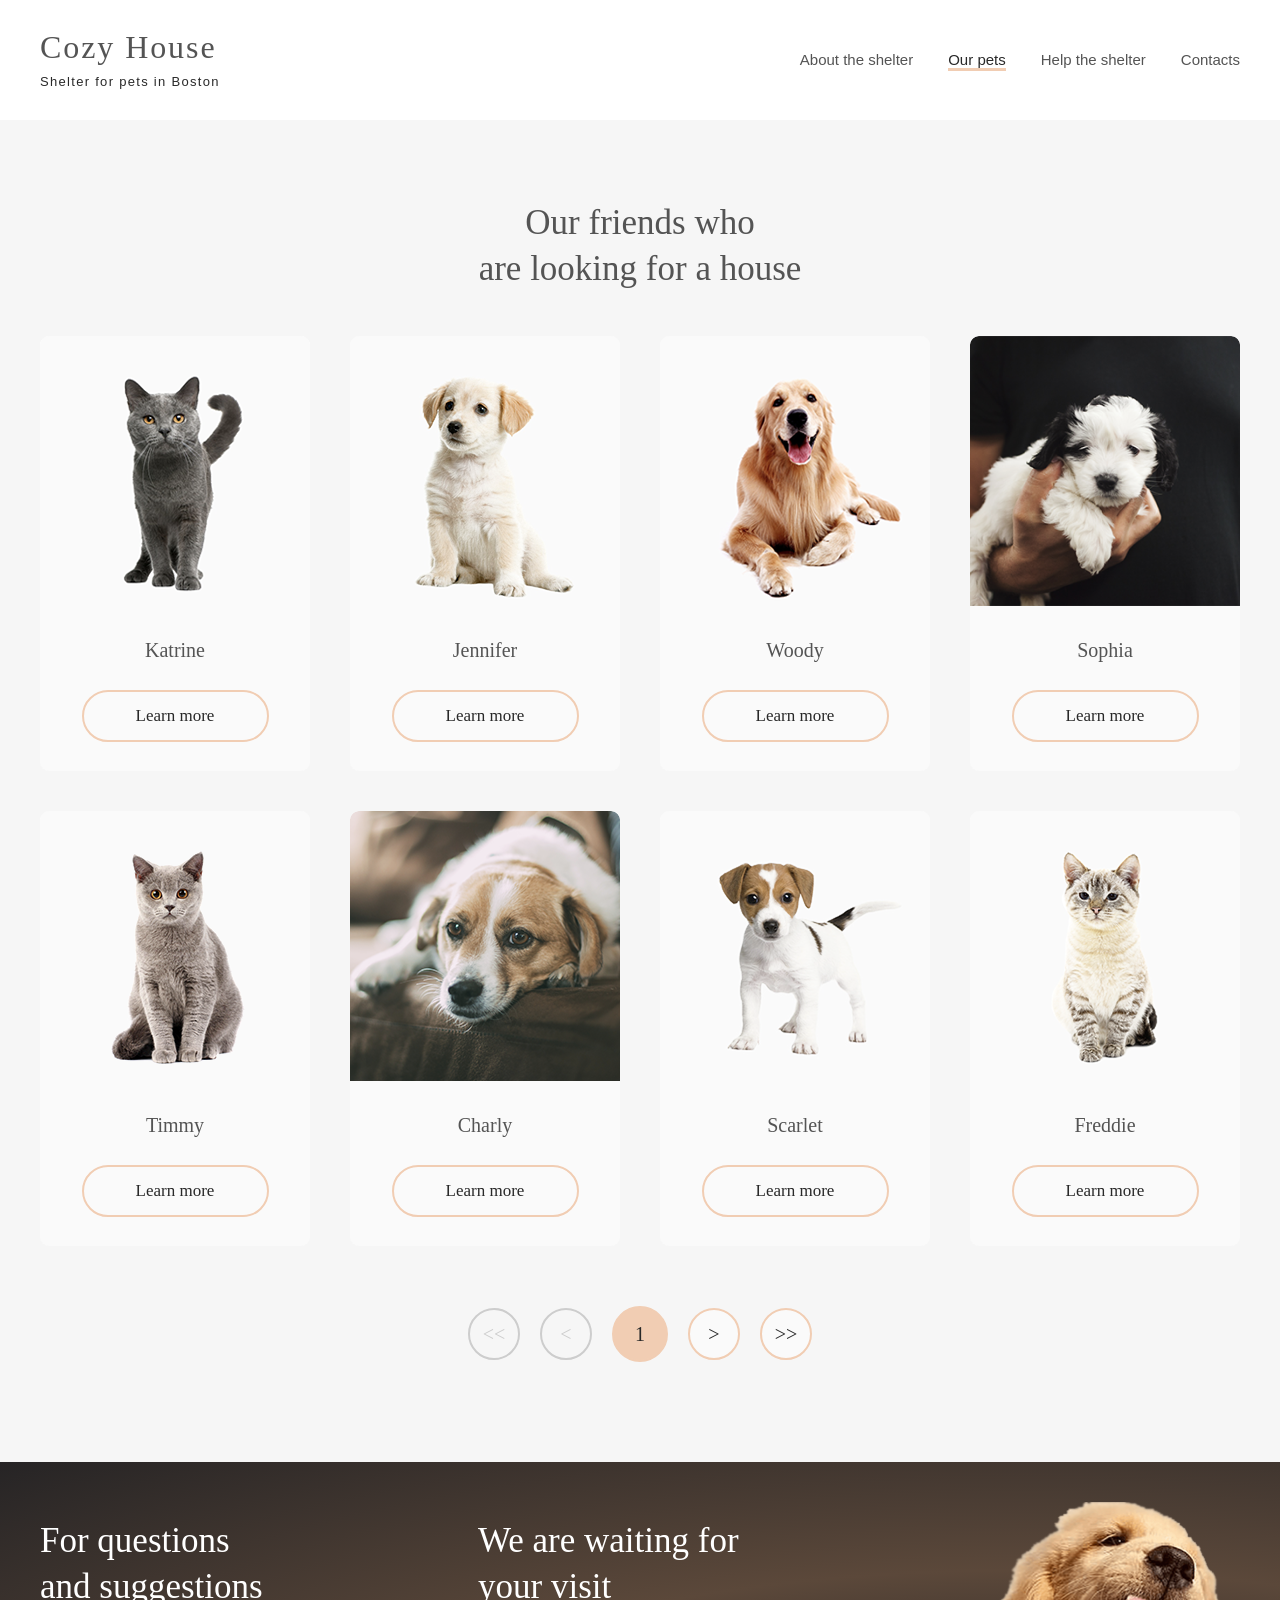
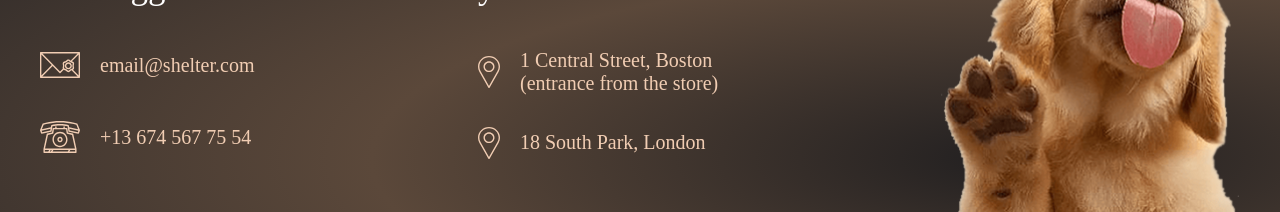
==== shelter/our-pets.html @ 45d83c87 "feat: add Our Pets page with grid (4 columns), pagination, and light header theme" ====
<!doctype html>
<html lang="ru">
  <head>
    <meta charset="UTF-8" />
    <meta name="viewport" content="width=device-width, initial-scale=1.0" />
    <title>Shelter - Our Pets</title>
    <link rel="stylesheet" href="css/reset.css" />
    <link rel="stylesheet" href="css/style.css" />
    <link rel="stylesheet" href="css/our-pets.css" />
    <link rel="stylesheet" href="css/footer.css" />
    <link rel="stylesheet" href="css/modal.css" />
  </head>
  <body>
    <div class="main-container">
      <div class="our-pets-header">
        <header class="header">
          <div class="logo">
            <a href="#" class="logo-link">
              <p class="title">Cozy House</p>
              <p class="subtitle">Shelter for pets in Boston</p>
            </a>
          </div>
          <nav class="menu">
            <ul>
              <li><a href="index.html">About the shelter</a></li>
              <li><a href="our-pets.html" class="active">Our pets</a></li>
              <li><a href="#">Help the shelter</a></li>
              <li><a href="#contacts">Contacts</a></li>
            </ul>
          </nav>
        </header>
      </div>

      <div class="our-pets-content">
        <h3>
          Our friends who <br />
          are looking for a house
        </h3>
        
        <div class="pets-grid" id="petsGrid">
        </div>

        <div class="pagination">
          <button class="pag-btn" id="firstPageBtn" disabled>&lt;&lt;</button>
          <button class="pag-btn" id="prevPageBtn" disabled>&lt;</button>
          <span class="page-number" id="pageNumber">1</span>
          <button class="pag-btn" id="nextPageBtn">&gt;</button>
          <button class="pag-btn" id="lastPageBtn">&gt;&gt;</button>
        </div>
      </div>

      <footer class="footer" id="contacts">
        <div class="footer-content">
          <div class="contacts">
            <h3>For questions <br> and suggestions</h3>
            <div class="mail">
              <a href="mailto:email@shelter.com" class="contact-link">
                <img src="images/icon-email.svg" alt="mail-iconofy" />
                <h4>email@shelter.com</h4>
              </a>
            </div>
            <div class="phone">
              <a href="tel:+136745677554" class="contact-link">
                <img src="images/icon-phone.svg" alt="phone-iconofy" />
                <h4>+13 674 567 75 54</h4>
              </a>
            </div>
          </div>
          <div class="locations">
            <h3>We are waiting for your visit</h3>
            <div class="boston">
              <a href="https://maps.google.com/?q=1+Central+Street+Boston" target="_blank" class="location-link">
                <img src="images/icon-marker.svg" alt="icon-maker" />
                <h4>1 Central Street, Boston (entrance from the store)</h4>
              </a>
            </div>
            <div class="london">
              <a href="https://maps.google.com/?q=18+South+Park+London" target="_blank" class="location-link">
                <img src="images/icon-marker.svg" alt="icon-maker" />
                <h4>18 South Park, London</h4>
              </a>
            </div>
          </div>
          <img class="footer-puppy" src="images/footer-puppy.png" alt="puppy" />
        </div>
      </footer>
    </div>

    <div id="modal" class="modal">
      <div class="modal-window" style="width: 900px; height: 500px">
        <button class="modal-close-btn">
          <img src="images/close.png" alt="Close" />
        </button>
        <div class="modal-content">
          <div class="modal-body">
            <img id="modalImg" class="modal-img" src="" alt="pet" />
            <div class="modal-info">
              <h3 id="modalName"></h3>
              <h4 id="modalSubtitle">
                <strong id="modalType"></strong> - <span id="modalBreed"></span>
              </h4>
              <h5 class="modal-description" id="modalDescription"></h5>
              <ul class="modal-details" id="modalDetails">
                <li class="list-item">
                  <h5><strong>Age:</strong> <span id="modalAge"></span></h5>
                </li>
                <li class="list-item">
                  <h5><strong>Inoculations:</strong> <span id="modalVaccinations"></span></h5>
                </li>
                <li class="list-item">
                  <h5><strong>Diseases:</strong> <span id="modalDiseases"></span></h5>
                </li>
                <li class="list-item">
                  <h5><strong>Parasites:</strong> <span id="modalParasites"></span></h5>
                </li>
              </ul>
            </div>
          </div>
        </div>
      </div>
    </div>
    
    <script src="our-pets.js"></script>
  </body>
</html>
---- shelter/css/style.css ----
.main-container{
    max-width: 1280px;
    height: auto;
    margin: 0 auto;
    width: 100%;
}

.about{
    max-width: 1280px;
    height: 588px;
    position: static;
    top: 908px;
    background-color: #FFFFFF;
}

.pets{
    max-width: 1280px;
    height: 877px;
    background-color: #F6F6F6;
}

.help{
    max-width: 1280;
    height: 611;
    background-color: #FFFFFF;
}

.donation{
    max-width: 1280px;
    height: 462px;
    background-color: #F6F6F6;
}

.footer {
    max-width: 1280px;
    height: 350px;
    background: linear-gradient(0deg, #211F20, #211F20),
radial-gradient(110.67% 538.64% at 5.73% 50%, #513D2F 0%, #1A1A1C 100%);
    background-size: cover;
    background-position: center;
    background-repeat: no-repeat;
}
---- shelter/css/our-pets.css ----
.our-pets-header {
  background-color: #FFFFFF;
  position: sticky;
  top: 0;
  z-index: 100;
}

.our-pets-header .header {
  display: flex;
  justify-content: space-between;
  align-items: center;
  max-width: 1200px;
  height: 60px;
  margin: 0 auto;
  padding: 30px 40px;
}

.our-pets-header .logo {
    width: 184px;
    height: 60px;
}

.our-pets-header .logo a {
  text-decoration: none;
}

.our-pets-header .logo .title {
  font-family: Georgia, 'Times New Roman', Times, serif;
  font-weight: 400;
  font-size: 32px;
  line-height: 110.00000000000001%;
  letter-spacing: 0.06em;
  color: #545454;
  white-space: nowrap;
  margin-bottom: 10px;
  vertical-align: middle;
}

.our-pets-header .logo .subtitle {
  font-family: Arial, Helvetica, sans-serif;
  font-weight: 400;
  font-size: 13px;
  line-height: 100%;
  letter-spacing: 0.1em;
  color: #292929;
  white-space: nowrap;
  vertical-align: middle;
}

.our-pets-header .menu ul {
  display: flex;
  gap: 35px;
  font-family: Arial, Helvetica, sans-serif;
  font-weight: 400;
  font-size: 15px;
  line-height: 160%;
  margin: 0;
  padding: 0;
}

.our-pets-header .menu ul li {
  list-style: none;
}

.our-pets-header .menu ul li a {
  text-decoration: none;
  color: #545454;
  transition: color 0.3s ease;
}

.our-pets-header .menu ul li:hover a {
  color: #292929;
}

.our-pets-header .menu ul li a.active {
  border-bottom: 3px solid #F1CDB3;
  color: #292929;
}

.our-pets-content {
  max-width: 1200px;
  margin: 0 auto;
  padding: 80px 40px 100px 40px;
  text-align: center;
    background-color: #F6F6F6;
}

.our-pets-content h3 {
  font-family: Georgia;
  font-weight: 400;
  font-size: 35px;
  line-height: 130%;
  letter-spacing: 6%;
  text-align: center;
  vertical-align: middle;
  color: #545454;
  margin: 0 400px 45px 400px;
}

.pets-grid {
  display: grid;
  grid-template-columns: repeat(4, 270px);
  gap: 40px;
  justify-content: center;
  margin-bottom: 60px;
}

.pets-grid .card {
  width: 270px;
  height: 435px;
  border-radius: 9px;
  background: #FAFAFA;
  transition: all 0.3s ease;
  cursor: pointer;
}

.pets-grid .card:hover {
  transform: scale(1.02);
  box-shadow: 0 4px 20px rgba(0, 0, 0, 0.1);
}

.pets-grid .card-img {
  width: 270px;
  height: 270px;
  border-top-left-radius: 9px;
  border-top-right-radius: 9px;
}

.pets-grid .card-caption {
  font-family: Georgia;
  font-weight: 400;
  font-size: 20px;
  line-height: 100%;
  letter-spacing: 6%;
  text-align: center;
  color: #545454;
  margin: 30px 0 0 0;
}

.pets-grid .card-btn {
  width: 187px;
  height: 52px;
  margin: 30px auto 0 auto;
  display: block;
  border-radius: 100px;
  border: 2px solid #F1CDB3;
  background: #FAFAFA;
  font-family: Georgia;
  font-weight: 400;
  font-size: 17px;
  line-height: 130%;
  letter-spacing: 6%;
  color: #292929;
  cursor: pointer;
  transition: background-color 0.3s ease;
}

.pets-grid .card-btn:hover {
  background-color: #F1CDB3;
}

.pagination {
  display: flex;
  justify-content: center;
  align-items: center;
  gap: 20px;
  margin-top: 45px;
}

.pag-btn {
  width: 52px;
  height: 52px;
  border-radius: 100px;
  border: 2px solid #F1CDB3;
  background: #FAFAFA;
  font-family: Georgia;
  font-weight: 400;
  font-size: 20px;
  color: #292929;
  cursor: pointer;
  transition: all 0.3s ease;
  display: flex;
  align-items: center;
  justify-content: center;
}

.pag-btn:hover:not(:disabled) {
  background-color: #F1CDB3;
  transform: scale(1.05);
}

.pag-btn:disabled {
  background-color: #F6F6F6;
  border-color: #CDCDCD;
  color: #CDCDCD;
  cursor: not-allowed;
  opacity: 1;
  transform: none;
}

.page-number {
  width: 52px;
  height: 52px;
  border-radius: 100px;
  border: 2px solid #F1CDB3;
  background: #F1CDB3;
  font-family: Georgia;
  font-weight: 400;
  font-size: 20px;
  letter-spacing: 6%;
  color: #292929;
  display: flex;
  align-items: center;
  justify-content: center;
}

@media (max-width: 1200px) {
  .pets-grid {
    grid-template-columns: repeat(3, 270px);
    gap: 30px;
  }
}
---- shelter/css/footer.css ----
.footer {
  background: radial-gradient(ellipse at 80% 85%, 
    rgb(33, 31, 32) 0%,
    rgb(91, 72, 58) 45%,
    rgb(38, 36, 37) 100%
  );
  background-size: cover;
  background-position: center;
  background-repeat: no-repeat;
  width: 100%;
}

.footer-content {
  max-width: 1200px;
  min-height: 310px;
  padding-top: 40px;
  margin: 0 40px 0 40px;
  display: flex;
  justify-content: space-between;
  gap: 40px;
  box-sizing: border-box;
}

.footer-content .contacts {
  width: 278px;
  flex-shrink: 0;
}

.footer-content .contacts h3 {
  font-family: Georgia, 'Times New Roman', Times, serif;
  font-weight: 400;
  font-size: 35px;
  line-height: 130%;
  letter-spacing: 6%;
  color: #FFFFFF;
  margin: 0 0 40px 0;
  padding-top: 16px;
  white-space: nowrap;
}

.footer-content .contacts .mail,
.footer-content .contacts .phone {
  display: flex;
  align-items: center;
  cursor: pointer;
  margin-bottom: 40px;
}

.footer-content .contacts .mail:last-child,
.footer-content .contacts .phone:last-child {
  margin-bottom: 0;
}

.footer-content .contacts .mail img,
.footer-content .contacts .phone img {
  width: 40px;
  height: 32px;
  object-fit: contain;
}

.footer-content .contacts .mail h4,
.footer-content .contacts .phone h4 {
  font-family: Georgia, 'Times New Roman', Times, serif;
  font-weight: 400;
  font-size: 20px;
  line-height: 115%;
  letter-spacing: 6%;
  color: #F1CDB3;
  margin-left: 20px;
}

.footer-content .locations {
  width: 302px;
  flex-shrink: 0;
}

.footer-content .locations h3 {
  font-family: Georgia, 'Times New Roman', Times, serif;
  font-weight: 400;
  font-size: 35px;
  line-height: 130%;
  letter-spacing: 6%;
  color: #FFFFFF;
  margin: 0 0 40px 0;
  padding-top: 16px;
}

.footer-content .locations .boston,
.footer-content .locations .london {
  display: flex;
  align-items: center;
  cursor: pointer;
  margin-bottom: 32px;
}

.footer-content .locations .boston:last-child,
.footer-content .locations .london:last-child {
  margin-bottom: 0;
}

.footer-content .locations .boston img,
.footer-content .locations .london img {
  width: 22px;
  height: 32px;
  object-fit: contain;
}

.footer-content .locations .boston h4,
.footer-content .locations .london h4 {
  font-family: Georgia, 'Times New Roman', Times, serif;
  font-weight: 400;
  font-size: 20px;
  line-height: 114.99999999999999%;
  letter-spacing: 6%;
  color: #F1CDB3;
  margin-left: 20px;
}

.footer-content .footer-puppy {
  width: 300px;
  height: auto;
  object-fit: contain;
  align-self: flex-end;
}

.contact-link,
.location-link {
  text-decoration: none;
  display: flex;
  align-items: center;
  transition: opacity 0.3s ease;
}

.contact-link:hover,
.location-link:hover {
  opacity: 0.7;
}
---- shelter/css/modal.css ----
.modal {
  display: none;
  position: fixed;
  z-index: 1000;
  left: 0;
  top: 0;
  width: 100%;
  height: 100%;
  background-color: rgba(41, 41, 41, 0.6);
  overflow: auto;
}

.modal-window {
  position: absolute;
  top: 50%;
  left: 50%;
  transform: translate(-50%, -50%);
  width: 900px;
  height: 500px;
  background-color: #FAFAFA;
  border-radius: 9px;
  animation: modalSlideIn 0.3s ease;
  box-shadow: 0 4px 20px rgba(41, 41, 41, 0.3);
}

@keyframes modalSlideIn {
  from {
    transform: translate(-60%, -60%) translateY(-100px);
    opacity: 0;
  }
  to {
    transform: translate(-50%, -50%) translateY(0);
    opacity: 1;
  }
}

.modal-close-btn {
  position: absolute;
  right: -46px;
  top: -46px;
  width: 52px;
  height: 52px;
  border-radius: 100px;
  border: 2px solid #F1CDB3;
  background: rgba(41, 41, 41, 0.05);
  display: flex;
  align-items: center;
  justify-content: center;
  cursor: pointer;
  transition: all 0.3s ease;
  z-index: 1001;
  padding: 0;
}

.modal-close-btn:hover {
  background-color: #F1CDB3;
  transform: scale(1.05);
}

.modal-close-btn img {
  width: 12px;
  height: 12px;
  object-fit: contain;
}

.modal-content {
  width: 100%;
  height: 100%;
}

.modal-body {
  display: flex;
  gap: 29px;
  height: 100%;
  box-sizing: border-box;
}

.modal-img {
  width: 500px;
  height: 500px;
  border-radius: 9px;
  object-fit: cover;
}

.modal-info {
  flex: 1;
  display: flex;
  flex-direction: column;
  width: 100%;
  height: 100%;
  padding: 50px 20px 88px 0;
}

.modal-info h3 {
  font-family: Georgia;
  font-weight: 400;
  font-size: 35px;
  line-height: 130%;
  letter-spacing: 6%;
  color: #000000;
  margin: 0 0 10px 0;
}

.modal-info h4 {
  font-family: Georgia;
  font-weight: 400;
  font-size: 20px;
  line-height: 114.99999999999999%;
  letter-spacing: 6%;
  color: #000000;
  margin: 0 0 40px 0;
  padding: 0;
  width: auto;
  max-width: 100%;
  height: auto;
}

.modal-info h5 strong {
  font-weight: 700;
  color: #000000;
}

.modal-info h5 span {
  font-weight: 400;
  color: #000000;
}

.modal-info .modal-description {
  font-family: Georgia;
  font-weight: 400;
  font-size: 15px;
  line-height: 110.00000000000001%;
  letter-spacing: 6%;
  color: #000000;
  margin: 0 0 40px 0;
  padding: 0;
  width: 350px;
  max-width: 100%;
  height: auto;
}

.modal-info ul {
  list-style: disc;
  padding-left: 10px;
  margin: 0;
  width: 154px;
  height: 102px;
  white-space: nowrap;

}

.modal-info .list-item {
  margin-bottom: 10px;
  padding: 0;
}

.modal-info .list-item::marker {
  color: #F1CDB3;
}

.modal-info .list-item h5 {
  font-family: Georgia;
  font-weight: 400;
  font-size: 15px;
  letter-spacing: 6%;
  color: #000000;
  margin: 0;
  padding: 0;
  display: inline;
  width: auto;
}

.modal-info .list-item h5 strong {
  font-weight: 700;
  color: #000000;
}

.modal-info .list-item h5 span {
  font-weight: 400;
  color: #000000;
}
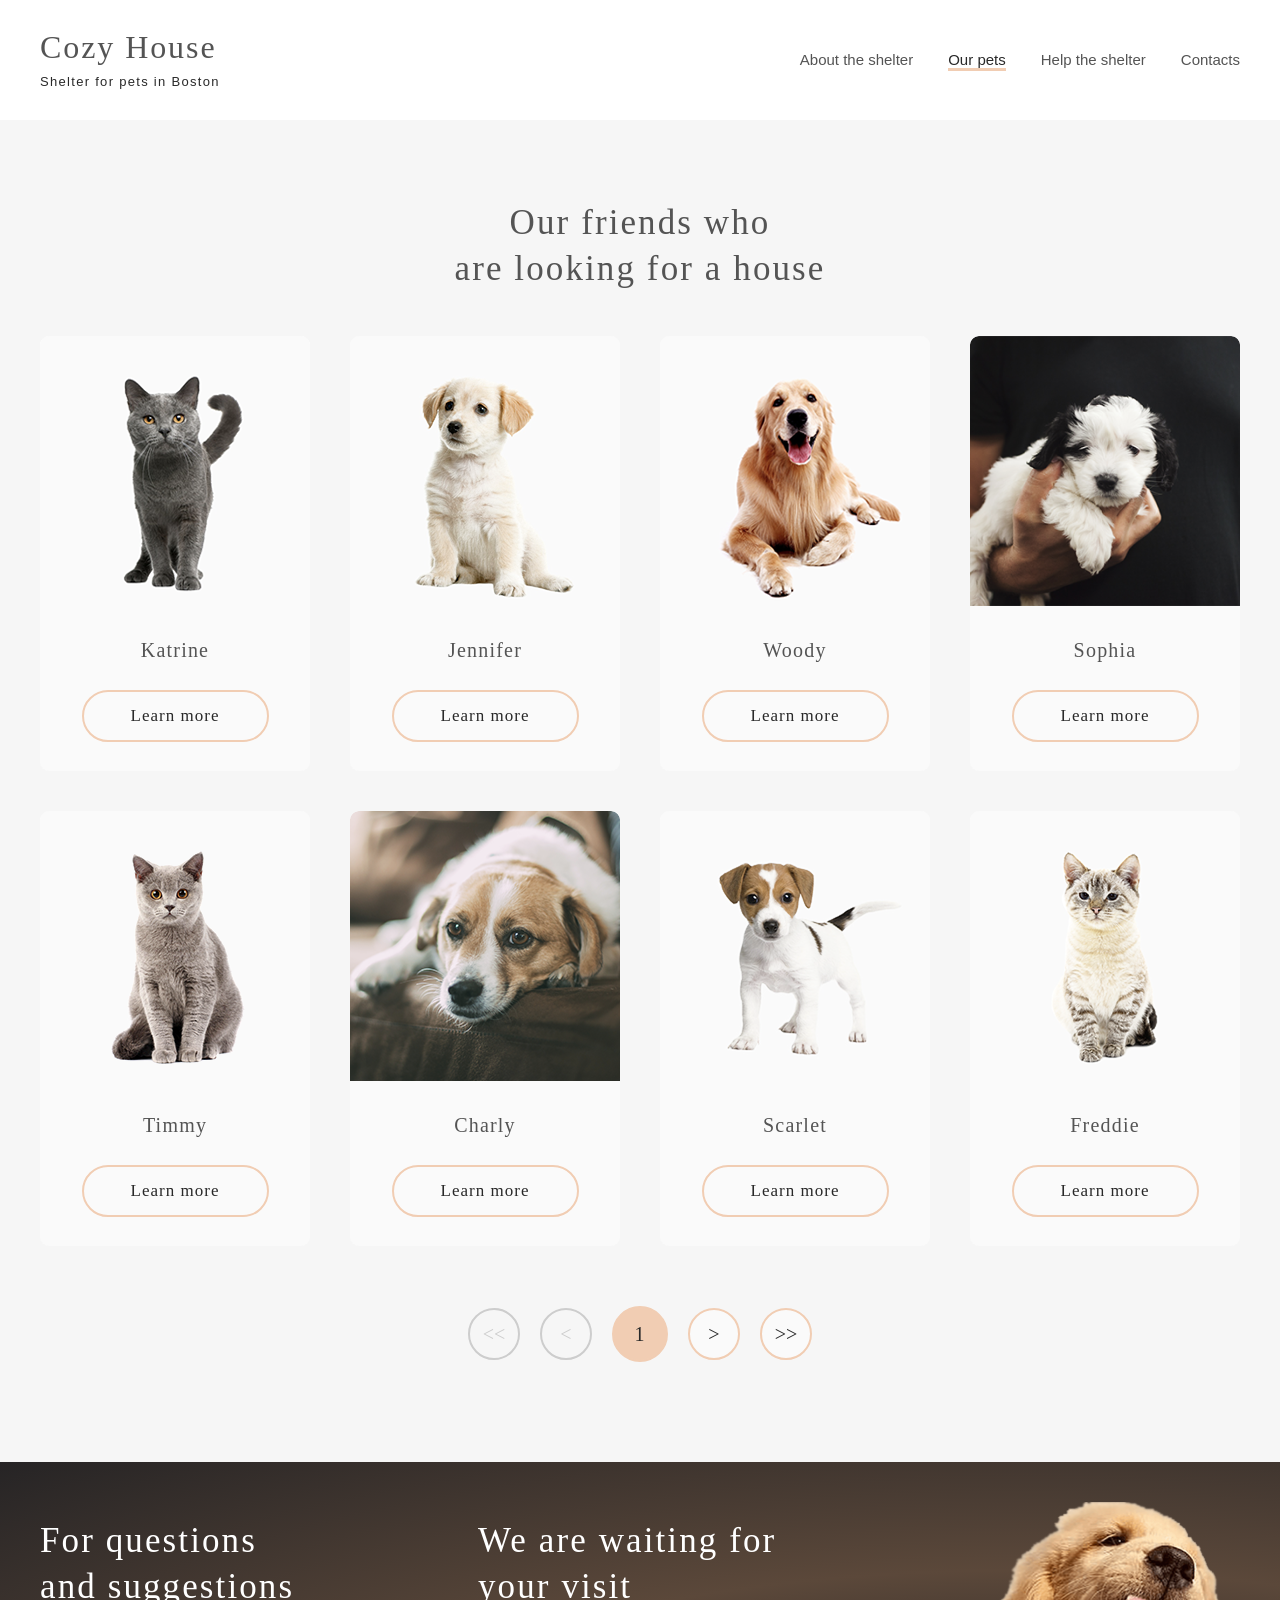
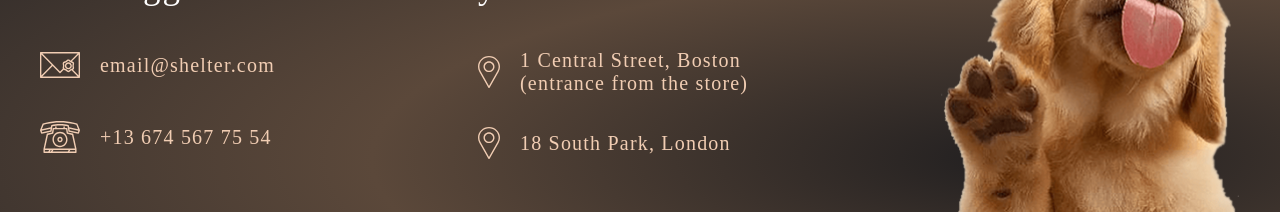
==== commit 028e4b4b: "feat: add structure seo, add full-width background and change few elements" ====
--- a/shelter/our-pets.html
+++ b/shelter/our-pets.html
@@ -11,7 +11,7 @@
     <link rel="stylesheet" href="css/modal.css" />
   </head>
   <body>
-    <div class="main-container">
+    <main class="main-container">
       <div class="our-pets-header">
         <header class="header">
           <div class="logo">
@@ -24,67 +24,86 @@
             <ul>
               <li><a href="index.html">About the shelter</a></li>
               <li><a href="our-pets.html" class="active">Our pets</a></li>
-              <li><a href="#">Help the shelter</a></li>
+              <li><a href="index.html#help-shelter">Help the shelter</a></li>
               <li><a href="#contacts">Contacts</a></li>
             </ul>
           </nav>
         </header>
       </div>
 
-      <div class="our-pets-content">
-        <h3>
-          Our friends who <br />
-          are looking for a house
-        </h3>
-        
-        <div class="pets-grid" id="petsGrid">
+      <section class="our-pets-content">
+        <div class="container">
+          <h1 style="display: none">Not only</h1>
+          <h3>
+            Our friends who <br />
+            are looking for a house
+          </h3>
+
+          <div class="pets-grid" id="petsGrid"></div>
+
+          <div class="pagination">
+            <button class="pag-btn" id="firstPageBtn" disabled>&lt;&lt;</button>
+            <button class="pag-btn" id="prevPageBtn" disabled>&lt;</button>
+            <span class="page-number" id="pageNumber">1</span>
+            <button class="pag-btn" id="nextPageBtn">&gt;</button>
+            <button class="pag-btn" id="lastPageBtn">&gt;&gt;</button>
+          </div>
         </div>
-
-        <div class="pagination">
-          <button class="pag-btn" id="firstPageBtn" disabled>&lt;&lt;</button>
-          <button class="pag-btn" id="prevPageBtn" disabled>&lt;</button>
-          <span class="page-number" id="pageNumber">1</span>
-          <button class="pag-btn" id="nextPageBtn">&gt;</button>
-          <button class="pag-btn" id="lastPageBtn">&gt;&gt;</button>
-        </div>
-      </div>
+      </section>
 
       <footer class="footer" id="contacts">
-        <div class="footer-content">
-          <div class="contacts">
-            <h3>For questions <br> and suggestions</h3>
-            <div class="mail">
-              <a href="mailto:email@shelter.com" class="contact-link">
-                <img src="images/icon-email.svg" alt="mail-iconofy" />
-                <h4>email@shelter.com</h4>
-              </a>
+        <div class="container">
+          <div class="footer-content">
+            <div class="contacts">
+              <h3>
+                For questions <br />
+                and suggestions
+              </h3>
+              <div class="mail">
+                <a href="mailto:email@shelter.com" class="contact-link">
+                  <img src="images/icon-email.svg" alt="mail-iconofy" />
+                  <h4>email@shelter.com</h4>
+                </a>
+              </div>
+              <div class="phone">
+                <a href="tel:+136745677554" class="contact-link">
+                  <img src="images/icon-phone.svg" alt="phone-iconofy" />
+                  <h4>+13 674 567 75 54</h4>
+                </a>
+              </div>
             </div>
-            <div class="phone">
-              <a href="tel:+136745677554" class="contact-link">
-                <img src="images/icon-phone.svg" alt="phone-iconofy" />
-                <h4>+13 674 567 75 54</h4>
-              </a>
+            <div class="locations">
+              <h3>We are waiting for your visit</h3>
+              <div class="boston">
+                <a
+                  href="https://maps.google.com/?q=1+Central+Street+Boston"
+                  target="_blank"
+                  class="location-link"
+                >
+                  <img src="images/icon-marker.svg" alt="icon-maker" />
+                  <h4>1 Central Street, Boston (entrance from the store)</h4>
+                </a>
+              </div>
+              <div class="london">
+                <a
+                  href="https://maps.google.com/?q=18+South+Park+London"
+                  target="_blank"
+                  class="location-link"
+                >
+                  <img src="images/icon-marker.svg" alt="icon-maker" />
+                  <h4>18 South Park, London</h4>
+                </a>
+              </div>
             </div>
+            <img
+              class="footer-puppy"
+              src="images/footer-puppy.png"
+              alt="puppy"
+            />
           </div>
-          <div class="locations">
-            <h3>We are waiting for your visit</h3>
-            <div class="boston">
-              <a href="https://maps.google.com/?q=1+Central+Street+Boston" target="_blank" class="location-link">
-                <img src="images/icon-marker.svg" alt="icon-maker" />
-                <h4>1 Central Street, Boston (entrance from the store)</h4>
-              </a>
-            </div>
-            <div class="london">
-              <a href="https://maps.google.com/?q=18+South+Park+London" target="_blank" class="location-link">
-                <img src="images/icon-marker.svg" alt="icon-maker" />
-                <h4>18 South Park, London</h4>
-              </a>
-            </div>
-          </div>
-          <img class="footer-puppy" src="images/footer-puppy.png" alt="puppy" />
         </div>
       </footer>
-    </div>
+    </main>
 
     <div id="modal" class="modal">
       <div class="modal-window" style="width: 900px; height: 500px">
@@ -105,13 +124,21 @@
                   <h5><strong>Age:</strong> <span id="modalAge"></span></h5>
                 </li>
                 <li class="list-item">
-                  <h5><strong>Inoculations:</strong> <span id="modalVaccinations"></span></h5>
+                  <h5>
+                    <strong>Inoculations:</strong>
+                    <span id="modalVaccinations"></span>
+                  </h5>
                 </li>
                 <li class="list-item">
-                  <h5><strong>Diseases:</strong> <span id="modalDiseases"></span></h5>
+                  <h5>
+                    <strong>Diseases:</strong> <span id="modalDiseases"></span>
+                  </h5>
                 </li>
                 <li class="list-item">
-                  <h5><strong>Parasites:</strong> <span id="modalParasites"></span></h5>
+                  <h5>
+                    <strong>Parasites:</strong>
+                    <span id="modalParasites"></span>
+                  </h5>
                 </li>
               </ul>
             </div>
@@ -119,7 +146,7 @@
         </div>
       </div>
     </div>
-    
+
     <script src="our-pets.js"></script>
   </body>
-</html>+</html>
--- a/shelter/css/style.css
+++ b/shelter/css/style.css
@@ -1,42 +1,61 @@
-.main-container{
-    max-width: 1280px;
-    height: auto;
-    margin: 0 auto;
-    width: 100%;
+.container {
+  max-width: 1200px;
+  margin: 0 auto;
+  padding: 0 40px;
 }
 
-.about{
-    max-width: 1280px;
-    height: 588px;
-    position: static;
-    top: 908px;
-    background-color: #FFFFFF;
+.main-container {
+  height: auto;
+  margin: 0 auto;
 }
 
-.pets{
-    max-width: 1280px;
-    height: 877px;
-    background-color: #F6F6F6;
+.hero {
+  background:
+    radial-gradient(
+      ellipse at 80% 85%,
+      rgb(33, 31, 32) 0%,
+      rgb(91, 72, 58) 45%,
+      rgb(38, 36, 37) 100%
+    ),
+    url("../images/start-screen-background.jpg");
+  background-size: cover;
+  background-position: center;
+  background-repeat: no-repeat;
+  width: 100%;
+  min-height: 908px;
 }
 
-.help{
-    max-width: 1280;
-    height: 611;
-    background-color: #FFFFFF;
+.about {
+  background-color: #ffffff;
+  width: 100%;
+  min-height: 588px;
 }
 
-.donation{
-    max-width: 1280px;
-    height: 462px;
-    background-color: #F6F6F6;
+.pets {
+  background-color: #f6f6f6;
+  width: 100%;
+  min-height: 877px;
+}
+
+.help {
+  background-color: #ffffff;
+  width: 100%;
+  min-height: 611px;
+}
+
+.donation {
+  background-color: #f6f6f6;
+  width: 100%;
+  min-height: 462px;
 }
 
 .footer {
-    max-width: 1280px;
-    height: 350px;
-    background: linear-gradient(0deg, #211F20, #211F20),
-radial-gradient(110.67% 538.64% at 5.73% 50%, #513D2F 0%, #1A1A1C 100%);
-    background-size: cover;
-    background-position: center;
-    background-repeat: no-repeat;
+  background:
+    linear-gradient(0deg, #211f20, #211f20),
+    radial-gradient(110.67% 538.64% at 5.73% 50%, #513d2f 0%, #1a1a1c 100%);
+  background-size: cover;
+  background-position: center;
+  background-repeat: no-repeat;
+  width: 100%;
+  min-height: 310px;
 }
--- a/shelter/css/our-pets.css
+++ b/shelter/css/our-pets.css
@@ -1,8 +1,9 @@
 .our-pets-header {
-  background-color: #FFFFFF;
+  background-color: #ffffff;
   position: sticky;
   top: 0;
   z-index: 100;
+  width: 100%;
 }
 
 .our-pets-header .header {
@@ -16,8 +17,8 @@
 }
 
 .our-pets-header .logo {
-    width: 184px;
-    height: 60px;
+  width: 184px;
+  height: 60px;
 }
 
 .our-pets-header .logo a {
@@ -25,15 +26,14 @@
 }
 
 .our-pets-header .logo .title {
-  font-family: Georgia, 'Times New Roman', Times, serif;
+  font-family: Georgia, "Times New Roman", Times, serif;
   font-weight: 400;
   font-size: 32px;
-  line-height: 110.00000000000001%;
+  line-height: 110%;
   letter-spacing: 0.06em;
   color: #545454;
   white-space: nowrap;
   margin-bottom: 10px;
-  vertical-align: middle;
 }
 
 .our-pets-header .logo .subtitle {
@@ -44,7 +44,6 @@
   letter-spacing: 0.1em;
   color: #292929;
   white-space: nowrap;
-  vertical-align: middle;
 }
 
 .our-pets-header .menu ul {
@@ -73,30 +72,35 @@
 }
 
 .our-pets-header .menu ul li a.active {
-  border-bottom: 3px solid #F1CDB3;
+  border-bottom: 3px solid #f1cdb3;
   color: #292929;
 }
 
 .our-pets-content {
+  background-color: #f6f6f6;
+  width: 100%;
+  padding: 80px 0 100px 0;
+}
+
+.our-pets-content .container {
   max-width: 1200px;
   margin: 0 auto;
-  padding: 80px 40px 100px 40px;
+  padding: 0 40px;
   text-align: center;
-    background-color: #F6F6F6;
 }
 
 .our-pets-content h3 {
-  font-family: Georgia;
+  font-family: Georgia, serif;
   font-weight: 400;
   font-size: 35px;
   line-height: 130%;
-  letter-spacing: 6%;
+  letter-spacing: 0.06em;
   text-align: center;
-  vertical-align: middle;
-  color: #545454;
-  margin: 0 400px 45px 400px;
-}
-
+  color: #545454;
+  margin-bottom: 45px;
+}
+
+/* ===== GRID CARD ===== */
 .pets-grid {
   display: grid;
   grid-template-columns: repeat(4, 270px);
@@ -109,7 +113,7 @@
   width: 270px;
   height: 435px;
   border-radius: 9px;
-  background: #FAFAFA;
+  background: #fafafa;
   transition: all 0.3s ease;
   cursor: pointer;
 }
@@ -127,11 +131,11 @@
 }
 
 .pets-grid .card-caption {
-  font-family: Georgia;
+  font-family: Georgia, serif;
   font-weight: 400;
   font-size: 20px;
   line-height: 100%;
-  letter-spacing: 6%;
+  letter-spacing: 0.06em;
   text-align: center;
   color: #545454;
   margin: 30px 0 0 0;
@@ -143,22 +147,23 @@
   margin: 30px auto 0 auto;
   display: block;
   border-radius: 100px;
-  border: 2px solid #F1CDB3;
-  background: #FAFAFA;
-  font-family: Georgia;
+  border: 2px solid #f1cdb3;
+  background: #fafafa;
+  font-family: Georgia, serif;
   font-weight: 400;
   font-size: 17px;
   line-height: 130%;
-  letter-spacing: 6%;
+  letter-spacing: 0.06em;
   color: #292929;
   cursor: pointer;
   transition: background-color 0.3s ease;
 }
 
 .pets-grid .card-btn:hover {
-  background-color: #F1CDB3;
-}
-
+  background-color: #f1cdb3;
+}
+
+/* ===== PAGINATION ===== */
 .pagination {
   display: flex;
   justify-content: center;
@@ -171,9 +176,9 @@
   width: 52px;
   height: 52px;
   border-radius: 100px;
-  border: 2px solid #F1CDB3;
-  background: #FAFAFA;
-  font-family: Georgia;
+  border: 2px solid #f1cdb3;
+  background: #fafafa;
+  font-family: Georgia, serif;
   font-weight: 400;
   font-size: 20px;
   color: #292929;
@@ -185,14 +190,14 @@
 }
 
 .pag-btn:hover:not(:disabled) {
-  background-color: #F1CDB3;
+  background-color: #f1cdb3;
   transform: scale(1.05);
 }
 
 .pag-btn:disabled {
-  background-color: #F6F6F6;
-  border-color: #CDCDCD;
-  color: #CDCDCD;
+  background-color: #f6f6f6;
+  border-color: #cdcdcd;
+  color: #cdcdcd;
   cursor: not-allowed;
   opacity: 1;
   transform: none;
@@ -202,21 +207,14 @@
   width: 52px;
   height: 52px;
   border-radius: 100px;
-  border: 2px solid #F1CDB3;
-  background: #F1CDB3;
-  font-family: Georgia;
+  border: 2px solid #f1cdb3;
+  background: #f1cdb3;
+  font-family: Georgia, serif;
   font-weight: 400;
   font-size: 20px;
-  letter-spacing: 6%;
-  color: #292929;
-  display: flex;
-  align-items: center;
-  justify-content: center;
-}
-
-@media (max-width: 1200px) {
-  .pets-grid {
-    grid-template-columns: repeat(3, 270px);
-    gap: 30px;
-  }
-}
+  letter-spacing: 0.06em;
+  color: #292929;
+  display: flex;
+  align-items: center;
+  justify-content: center;
+}
--- a/shelter/css/footer.css
+++ b/shelter/css/footer.css
@@ -1,5 +1,6 @@
 .footer {
-  background: radial-gradient(ellipse at 80% 85%, 
+  background: radial-gradient(
+    ellipse at 80% 85%,
     rgb(33, 31, 32) 0%,
     rgb(91, 72, 58) 45%,
     rgb(38, 36, 37) 100%
@@ -8,13 +9,17 @@
   background-position: center;
   background-repeat: no-repeat;
   width: 100%;
+  padding-top: 40px;
+}
+
+.footer .container {
+  max-width: 1200px;
+  margin: 0 auto;
+  padding: 0 40px;
 }
 
 .footer-content {
-  max-width: 1200px;
   min-height: 310px;
-  padding-top: 40px;
-  margin: 0 40px 0 40px;
   display: flex;
   justify-content: space-between;
   gap: 40px;
@@ -27,12 +32,12 @@
 }
 
 .footer-content .contacts h3 {
-  font-family: Georgia, 'Times New Roman', Times, serif;
+  font-family: Georgia, "Times New Roman", Times, serif;
   font-weight: 400;
   font-size: 35px;
   line-height: 130%;
-  letter-spacing: 6%;
-  color: #FFFFFF;
+  letter-spacing: 0.06em;
+  color: #ffffff;
   margin: 0 0 40px 0;
   padding-top: 16px;
   white-space: nowrap;
@@ -60,12 +65,12 @@
 
 .footer-content .contacts .mail h4,
 .footer-content .contacts .phone h4 {
-  font-family: Georgia, 'Times New Roman', Times, serif;
+  font-family: Georgia, "Times New Roman", Times, serif;
   font-weight: 400;
   font-size: 20px;
   line-height: 115%;
-  letter-spacing: 6%;
-  color: #F1CDB3;
+  letter-spacing: 0.06em;
+  color: #f1cdb3;
   margin-left: 20px;
 }
 
@@ -75,12 +80,12 @@
 }
 
 .footer-content .locations h3 {
-  font-family: Georgia, 'Times New Roman', Times, serif;
+  font-family: Georgia, "Times New Roman", Times, serif;
   font-weight: 400;
   font-size: 35px;
   line-height: 130%;
-  letter-spacing: 6%;
-  color: #FFFFFF;
+  letter-spacing: 0.06em;
+  color: #ffffff;
   margin: 0 0 40px 0;
   padding-top: 16px;
 }
@@ -107,12 +112,12 @@
 
 .footer-content .locations .boston h4,
 .footer-content .locations .london h4 {
-  font-family: Georgia, 'Times New Roman', Times, serif;
+  font-family: Georgia, "Times New Roman", Times, serif;
   font-weight: 400;
   font-size: 20px;
-  line-height: 114.99999999999999%;
-  letter-spacing: 6%;
-  color: #F1CDB3;
+  line-height: 115%;
+  letter-spacing: 0.06em;
+  color: #f1cdb3;
   margin-left: 20px;
 }
 
@@ -135,4 +140,3 @@
 .location-link:hover {
   opacity: 0.7;
 }
-
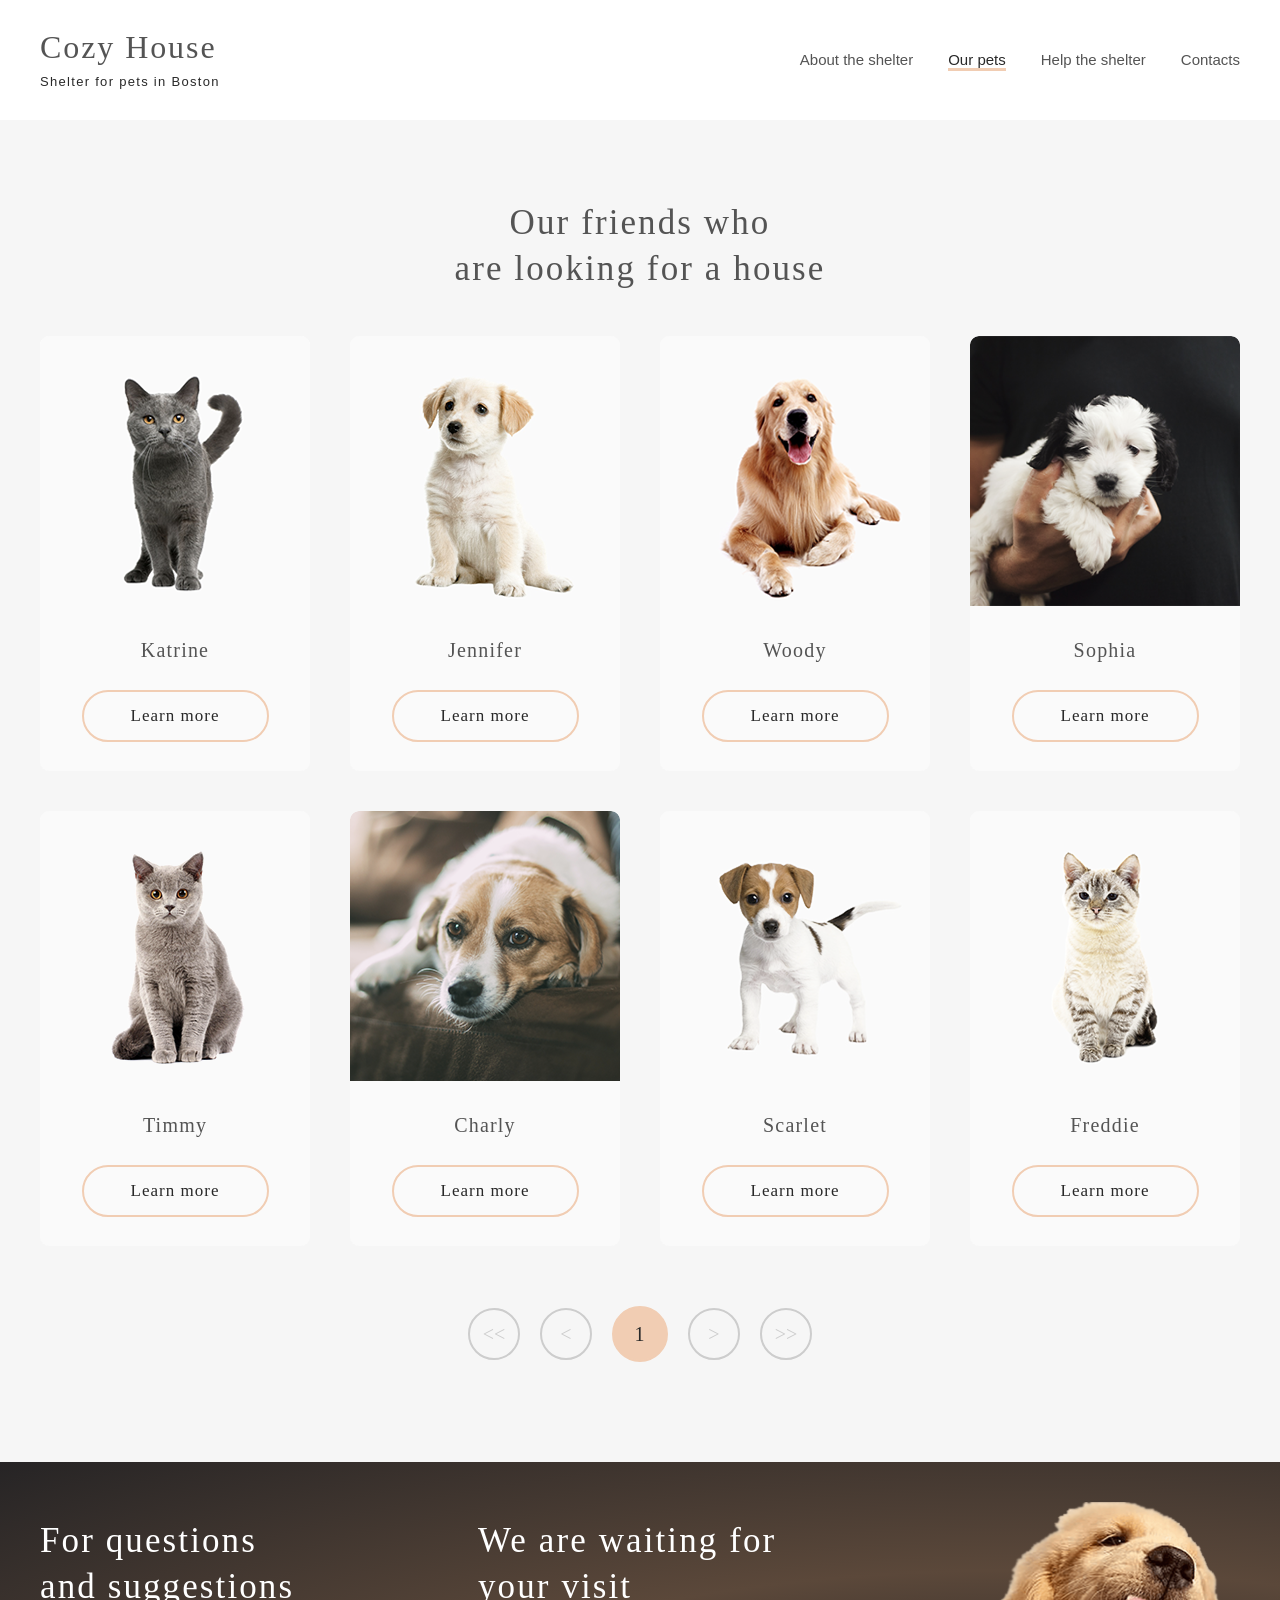
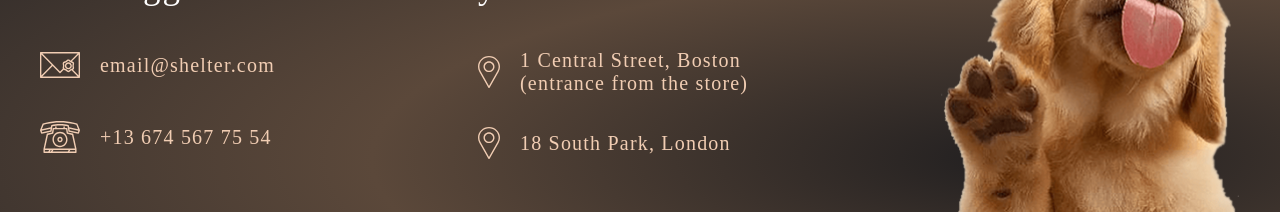
==== commit 8a52c019: "feat: complete shelter part 2" ====
--- a/shelter/our-pets.html
+++ b/shelter/our-pets.html
@@ -1,5 +1,5 @@
 <!doctype html>
-<html lang="ru">
+<html lang="en">
   <head>
     <meta charset="UTF-8" />
     <meta name="viewport" content="width=device-width, initial-scale=1.0" />
@@ -20,7 +20,13 @@
               <p class="subtitle">Shelter for pets in Boston</p>
             </a>
           </div>
-          <nav class="menu">
+          <!-- Burger for mobile version -->
+          <div class="burger-menu" id="burgerMenu">
+            <span class="burger-line"></span>
+            <span class="burger-line"></span>
+            <span class="burger-line"></span>
+          </div>
+          <nav class="menu" id="navMenu">
             <ul>
               <li><a href="index.html">About the shelter</a></li>
               <li><a href="our-pets.html" class="active">Our pets</a></li>
@@ -114,11 +120,13 @@
           <div class="modal-body">
             <img id="modalImg" class="modal-img" src="" alt="pet" />
             <div class="modal-info">
-              <h3 id="modalName"></h3>
+              <h3 id="modalName">Pet Name</h3>
               <h4 id="modalSubtitle">
                 <strong id="modalType"></strong> - <span id="modalBreed"></span>
               </h4>
-              <h5 class="modal-description" id="modalDescription"></h5>
+              <h5 class="modal-description" id="modalDescription">
+                Pet description will appear here
+              </h5>
               <ul class="modal-details" id="modalDetails">
                 <li class="list-item">
                   <h5><strong>Age:</strong> <span id="modalAge"></span></h5>
@@ -147,6 +155,8 @@
       </div>
     </div>
 
+    <div class="overlay" id="overlay"></div>
+
     <script src="our-pets.js"></script>
   </body>
 </html>
--- a/shelter/css/style.css
+++ b/shelter/css/style.css
@@ -59,3 +59,63 @@
   width: 100%;
   min-height: 310px;
 }
+
+@media (max-width: 768px) {
+  .hero {
+    width: 768px;
+  }
+
+  .hero .container {
+    width: 768px;
+    height: 1165px;
+    padding: 0;
+  }
+
+  .about .container {
+    width: 768px;
+    height: 1048px;
+    padding: 0;
+  }
+
+  .donation .container {
+    width: 768px;
+    height: 783px;
+    padding: 0;
+  }
+
+  .main-container {
+    width: 768px;
+  }
+
+  .donation {
+    width: 768px;
+    height: 783px;
+  }
+
+  .footer {
+    width: 768px !important;
+    height: 639px;
+    padding: 0 !important;
+  }
+
+  .footer .container {
+    width: 768px !important;
+    height: 609px;
+    padding: 30px 0 0 0 !important;
+  }
+
+  .footer-content .contacts h3 {
+    padding-top: 0 !important;
+  }
+
+  .footer-content .locations h3 {
+    padding-top: 0 !important;
+  }
+}
+
+@media (max-width: 320px) {
+  .main-container {
+    width: 320px !important;
+    max-width: 320px !important;
+  }
+}
--- a/shelter/css/our-pets.css
+++ b/shelter/css/our-pets.css
@@ -14,6 +14,48 @@
   height: 60px;
   margin: 0 auto;
   padding: 30px 40px;
+}
+
+/* ===== BURGER-MENU ===== */
+.burger-menu {
+  display: none;
+  flex-direction: column;
+  justify-content: space-between;
+  width: 30px;
+  height: 30px;
+  cursor: pointer;
+  z-index: 101;
+  position: relative;
+}
+
+.burger-line {
+  display: block;
+  width: 30px;
+  height: 2px;
+  background-color: #545454;
+  transition: all 0.3s ease;
+  border-radius: 2px;
+  transform-origin: center;
+}
+
+/* ===== OVERLAY ===== */
+.overlay {
+  display: none;
+  position: fixed;
+  top: 0;
+  left: 0;
+  width: 100%;
+  height: 100%;
+  background: rgba(0, 0, 0, 0.5);
+  z-index: 99;
+}
+
+.overlay.active {
+  display: block;
+}
+
+body.no-scroll {
+  overflow: hidden;
 }
 
 .our-pets-header .logo {
@@ -218,3 +260,184 @@
   align-items: center;
   justify-content: center;
 }
+
+/* ===== MEDIA QUERY for 768px ===== */
+@media (max-width: 768px) {
+  .our-pets-content {
+    padding: 60px 0 76px 0;
+  }
+
+  .our-pets-content .container {
+    padding: 0 30px;
+  }
+
+  .our-pets-content h3 {
+    font-size: 28px;
+    margin-bottom: 30px;
+  }
+
+  .pets-grid {
+    grid-template-columns: repeat(2, 270px);
+    gap: 30px 40px;
+    justify-content: center;
+    margin-bottom: 40px;
+  }
+
+  .pagination {
+    gap: 15px;
+    margin-top: 40px;
+  }
+
+  .pag-btn {
+    width: 52px;
+    height: 52px;
+    font-size: 20px;
+  }
+
+  .page-number {
+    width: 52px;
+    height: 52px;
+    font-size: 20px;
+  }
+}
+
+/* ===== MEDIA QUERY for 320px ===== */
+@media (max-width: 320px) {
+  /* ХЕДЕР для 320px */
+  .our-pets-header .header {
+    padding: 30px 10px;
+    position: relative;
+    height: 120px;
+    width: 320px;
+    margin: 0 !important;
+    box-sizing: border-box;
+    overflow: visible;
+  }
+
+  .burger-menu {
+    display: flex !important;
+    position: absolute;
+    top: 50%;
+    right: 10px;
+    transform: translateY(-50%);
+    z-index: 102;
+    background: transparent;
+    padding: 5px;
+    width: 30px;
+    height: 30px;
+    flex-direction: column;
+    justify-content: space-between;
+    align-items: center;
+  }
+
+  .burger-line {
+    background-color: #545454;
+    width: 30px;
+    height: 2px;
+    transition: all 0.3s ease;
+    transform-origin: center;
+  }
+
+  .burger-menu.active {
+    flex-direction: row;
+    justify-content: space-between;
+    align-items: center;
+    width: 30px;
+    height: 30px;
+  }
+
+  .burger-menu.active .burger-line {
+    width: 2px;
+    height: 30px;
+    transform: none !important;
+  }
+
+  .our-pets-header .logo {
+    width: 184px;
+    height: 60px;
+    position: absolute;
+    top: 50%;
+    left: 10px;
+    transform: translateY(-50%);
+  }
+
+  .our-pets-header .logo .title {
+    font-size: 28px;
+    margin-bottom: 8px;
+  }
+
+  .our-pets-header .logo .subtitle {
+    font-size: 12px;
+  }
+
+  .our-pets-header .menu {
+    position: absolute;
+    top: 120px;
+    left: 0;
+    width: 320px;
+    background-color: #ffffff;
+    padding: 20px 0;
+    box-shadow: 0 4px 10px rgba(0, 0, 0, 0.1);
+    z-index: 100;
+    display: none;
+  }
+
+  .our-pets-header .menu.active {
+    display: block;
+    align-items: center;
+  }
+
+  .our-pets-header .menu ul {
+    flex-direction: column;
+    align-items: center;
+    gap: 20px;
+    padding: 0;
+  }
+
+  .our-pets-header .menu ul li a {
+    font-size: 20px;
+  }
+
+  .overlay {
+    display: none !important;
+  }
+
+  .our-pets-content {
+    width: 300px;
+    padding: 42px 10px 42px 10px;
+  }
+
+  .our-pets-content .container {
+    width: 320px;
+    padding: 0 !important;
+  }
+
+  .our-pets-content h3 {
+    font-size: 25px;
+    margin-bottom: 42px;
+  }
+
+  .pets-grid {
+    grid-template-columns: repeat(1, 270px);
+    gap: 30px;
+    justify-content: center;
+    margin-bottom: 42px;
+  }
+
+  .pagination {
+    gap: 10px;
+    margin-top: 42px;
+  }
+
+  .pag-btn {
+    width: 52px;
+    height: 52px;
+    font-size: 20px;
+  }
+
+  .page-number {
+    width: 52px;
+    height: 52px;
+    font-size: 20px;
+  }
+}
--- a/shelter/css/footer.css
+++ b/shelter/css/footer.css
@@ -140,3 +140,184 @@
 .location-link:hover {
   opacity: 0.7;
 }
+
+@media (max-width: 768px) {
+  .footer-content {
+    width: 768px !important;
+    height: 639px !important;
+    row-gap: 0 !important;
+    column-gap: 60px;
+    flex-wrap: wrap;
+    margin: 0 30px 0 30px;
+  }
+
+  .footer-content .contacts {
+    width: 278px;
+    height: 234px;
+    padding-left: 34px;
+    order: 1;
+  }
+
+  .footer-content .locations {
+    width: 302px;
+    height: 234px;
+    padding-right: 34px;
+    order: 2;
+  }
+
+  .footer-content .footer-puppy {
+    width: 300px;
+    height: auto;
+    object-fit: contain;
+    align-self: center;
+    order: 3;
+    padding: 0 204px 0 204px !important;
+    margin: 0 !important;
+  }
+
+  .footer-content .footer-puppy {
+    display: block;
+    margin-left: auto;
+    margin-right: auto;
+  }
+}
+
+/* ===== MEDIA QUERY for 320px ===== */
+@media (max-width: 320px) {
+  .footer {
+    width: 320px !important;
+    height: 809px !important;
+    padding: 0 !important;
+  }
+
+  .footer .container {
+    width: 320px !important;
+    height: 779px !important;
+    padding: 0 !important;
+    margin: 0 !important;
+  }
+
+  .footer-content {
+    width: 300px !important;
+    height: auto !important;
+    min-height: 809px !important;
+    display: flex !important;
+    flex-direction: column !important;
+    align-items: center !important;
+    justify-content: flex-start !important;
+    gap: 0 !important;
+    margin: 0 auto !important;
+    padding: 0 !important;
+  }
+
+  .footer-content .contacts {
+    width: 278px !important;
+    height: 208px !important;
+    padding: 0 !important;
+    margin: 30px 0 40px 0 !important;
+    order: 1 !important;
+    text-align: center !important;
+  }
+
+  .footer-content .contacts h3 {
+    font-size: 25px !important;
+    white-space: normal !important;
+    text-align: center !important;
+    padding: 0 11px !important;
+    margin: 0 0 40px 0 !important;
+  }
+
+  .footer-content .contacts .mail {
+    width: 251px !important;
+    height: 32px !important;
+    padding-left: 24px !important;
+    padding-right: 25px !important;
+    margin-bottom: 40px !important;
+  }
+
+  .footer-content .contacts .phone {
+    width: 239px !important;
+    height: 32px !important;
+    padding-left: 30px !important;
+    padding-right: 31px !important;
+    margin-bottom: 40px !important;
+  }
+
+  .footer-content .contacts .mail h4,
+  .footer-content .contacts .phone h4 {
+    font-size: 18px !important;
+    margin-left: 20px !important;
+  }
+
+  .footer-content .locations {
+    width: 300px !important;
+    height: 222px !important;
+    padding: 0 !important;
+    order: 2 !important;
+    text-align: center !important;
+    margin-bottom: 40px !important;
+  }
+
+  .footer-content .locations h3 {
+    width: 270px !important;
+    font-size: 25px !important;
+    letter-spacing: 6%;
+    text-align: center !important;
+    padding-top: 0 !important;
+    margin: 0 0 30px 0 !important;
+    padding: 0 15px !important;
+  }
+
+  .footer-content .locations .boston,
+  .footer-content .locations .london {
+    display: flex !important;
+    align-items: flex-start !important;
+    justify-content: flex-start !important;
+    margin-bottom: 40px !important;
+    gap: 0 !important;
+    width: 100% !important;
+  }
+
+  .footer-content .locations .boston h4,
+  .footer-content .locations .london h4 {
+    font-size: 18px !important;
+    margin-left: 20px !important;
+    text-align: left !important;
+    line-height: 115% !important;
+    word-wrap: break-word !important;
+  }
+
+  .footer-content .locations .boston h4 {
+    max-width: 230px !important;
+    white-space: normal !important;
+  }
+
+  .footer-content .locations .london h4 {
+    max-width: 200px !important;
+    white-space: nowrap !important;
+  }
+
+  .footer-content .footer-puppy {
+    width: 260px !important;
+    height: auto !important;
+    order: 3 !important;
+    align-self: center !important;
+    padding: 0 !important;
+    margin: 0 20px !important;
+    display: block !important;
+  }
+
+  .footer-content .contacts .mail img,
+  .footer-content .contacts .phone img {
+    width: 40px !important;
+    height: 32px !important;
+  }
+
+  .footer-content .locations .boston img,
+  .footer-content .locations .london img {
+    width: 22px !important;
+    height: 32px !important;
+    flex-shrink: 0 !important;
+    margin-top: 2px !important;
+  }
+}
--- a/shelter/css/modal.css
+++ b/shelter/css/modal.css
@@ -17,7 +17,7 @@
   transform: translate(-50%, -50%);
   width: 900px;
   height: 500px;
-  background-color: #FAFAFA;
+  background-color: #fafafa;
   border-radius: 9px;
   animation: modalSlideIn 0.3s ease;
   box-shadow: 0 4px 20px rgba(41, 41, 41, 0.3);
@@ -41,7 +41,7 @@
   width: 52px;
   height: 52px;
   border-radius: 100px;
-  border: 2px solid #F1CDB3;
+  border: 2px solid #f1cdb3;
   background: rgba(41, 41, 41, 0.05);
   display: flex;
   align-items: center;
@@ -53,7 +53,7 @@
 }
 
 .modal-close-btn:hover {
-  background-color: #F1CDB3;
+  background-color: #f1cdb3;
   transform: scale(1.05);
 }
 
@@ -146,7 +146,6 @@
   width: 154px;
   height: 102px;
   white-space: nowrap;
-
 }
 
 .modal-info .list-item {
@@ -155,7 +154,7 @@
 }
 
 .modal-info .list-item::marker {
-  color: #F1CDB3;
+  color: #f1cdb3;
 }
 
 .modal-info .list-item h5 {
@@ -180,3 +179,380 @@
   color: #000000;
 }
 
+/* ===== MEDIA QUERY for 768px ===== */
+@media (max-width: 768px) {
+  .modal {
+    display: none;
+    position: fixed;
+    z-index: 1000;
+    left: 0;
+    top: 0;
+    width: 100%;
+    height: 100%;
+    background-color: rgba(41, 41, 41, 0.6);
+    overflow: auto;
+    align-items: center;
+    justify-content: center;
+  }
+
+  .modal-window {
+    position: absolute;
+    top: 50%;
+    left: 50%;
+    transform: translate(-50%, -50%);
+    width: 630px !important;
+    height: 350px !important;
+    background-color: #fafafa;
+    border-radius: 9px;
+    animation: modalSlideIn 0.3s ease;
+    box-shadow: 0 4px 20px rgba(41, 41, 41, 0.3);
+    padding: 0;
+    overflow: hidden;
+  }
+
+  @keyframes modalSlideIn {
+    from {
+      transform: translate(-60%, -60%) translateY(-100px);
+      opacity: 0;
+    }
+    to {
+      transform: translate(-50%, -50%) translateY(0);
+      opacity: 1;
+    }
+  }
+
+  .modal-close-btn {
+    position: absolute;
+    right: -42px;
+    top: -42px;
+    width: 52px;
+    height: 52px;
+    border-radius: 100px;
+    border: 2px solid #f1cdb3;
+    background: rgba(41, 41, 41, 0.05);
+    display: flex;
+    align-items: center;
+    justify-content: center;
+    cursor: pointer;
+    transition: all 0.3s ease;
+    z-index: 1001;
+    padding: 0;
+  }
+
+  .modal-close-btn:hover {
+    background-color: #f1cdb3;
+    transform: scale(1.05);
+  }
+
+  .modal-close-btn img {
+    width: 12px;
+    height: 12px;
+    object-fit: contain;
+  }
+
+  .modal-content {
+    width: 100%;
+    height: 100%;
+  }
+
+  .modal-body {
+    display: flex;
+    gap: 11px;
+    height: 100%;
+    box-sizing: border-box;
+    padding: 0;
+  }
+
+  .modal-img {
+    width: 350px !important;
+    height: 350px !important;
+    border-radius: 9px;
+    object-fit: cover;
+  }
+
+  .modal-info {
+    flex: 1;
+    display: flex;
+    flex-direction: column;
+    width: 100%;
+    height: 100%;
+    padding: 30px 20px 30px 0;
+    box-sizing: border-box;
+  }
+
+  .modal-info h3 {
+    font-family: Georgia;
+    font-weight: 400;
+    font-size: 35px;
+    line-height: 130%;
+    letter-spacing: 6%;
+    color: #000000;
+    margin: 0 0 10px 0;
+  }
+
+  .modal-info h4 {
+    font-family: Georgia;
+    font-weight: 400;
+    font-size: 20px;
+    line-height: 115%;
+    letter-spacing: 6%;
+    color: #000000;
+    margin: 0 0 20px 0;
+    padding: 0;
+    width: auto;
+    max-width: 100%;
+    height: auto;
+  }
+
+  .modal-info h5 strong {
+    font-weight: 700;
+    color: #000000;
+  }
+
+  .modal-info h5 span {
+    font-weight: 400;
+    color: #000000;
+  }
+
+  .modal-info .modal-description {
+    font-family: Georgia;
+    font-weight: 400;
+    font-size: 15px;
+    line-height: 110%;
+    letter-spacing: 6%;
+    color: #000000;
+    margin: 0 0 20px 0;
+    padding: 0;
+    width: 100%;
+    max-width: 260px;
+    height: auto;
+  }
+
+  .modal-info ul {
+    list-style: disc;
+    padding-left: 10px;
+    margin: 0;
+    width: 100%;
+    max-width: 154px;
+    height: auto;
+    white-space: nowrap;
+  }
+
+  .modal-info .list-item {
+    margin-bottom: 8px;
+    padding: 0;
+  }
+
+  .modal-info .list-item::marker {
+    color: #f1cdb3;
+  }
+
+  .modal-info .list-item h5 {
+    font-family: Georgia;
+    font-weight: 400;
+    font-size: 15px;
+    letter-spacing: 6%;
+    color: #000000;
+    margin: 0;
+    padding: 0;
+    display: inline;
+    width: auto;
+  }
+
+  .modal-info .list-item h5 strong {
+    font-weight: 700;
+    color: #000000;
+  }
+
+  .modal-info .list-item h5 span {
+    font-weight: 400;
+    color: #000000;
+  }
+
+  .modal.active {
+    display: flex !important;
+  }
+}
+
+/* ===== MEDIA QUERY for 320px ===== */
+@media (max-width: 320px) {
+  .modal {
+    width: 320px;
+    height: auto;
+    padding: 0;
+    box-sizing: border-box;
+    display: none;
+    align-items: center;
+    justify-content: center;
+  }
+
+  .modal-window {
+    position: relative;
+    top: auto;
+    left: auto;
+    transform: none;
+    width: 270px !important;
+    height: 393px !important;
+    min-height: 373px !important;
+    max-height: 90vh;
+    background-color: #fafafa;
+    border-radius: 9px;
+    animation: modalSlideInMobile 0.3s ease;
+    box-shadow: 0 4px 20px rgba(41, 41, 41, 0.3);
+    padding: 0;
+    overflow-y: auto;
+    margin: 20px auto;
+  }
+
+  .modal-content {
+    width: 240px !important;
+    height: 341px !important;
+  }
+
+  @keyframes modalSlideInMobile {
+    from {
+      transform: translateY(-50px);
+      opacity: 0;
+    }
+    to {
+      transform: translateY(0);
+      opacity: 1;
+    }
+  }
+
+  .modal-close-btn {
+    position: absolute;
+    right: -26px;
+    top: -26px;
+    width: 52px;
+    height: 52px;
+    border-radius: 100px;
+    border: 2px solid #f1cdb3;
+    background: rgba(41, 41, 41, 0.05);
+    display: flex;
+    align-items: center;
+    justify-content: center;
+    cursor: pointer;
+    transition: all 0.3s ease;
+    z-index: 1001;
+    padding: 0;
+  }
+
+  .modal-close-btn img {
+    width: 10px;
+    height: 10px;
+    object-fit: contain;
+  }
+
+  .modal-body {
+    width: 220px !important;
+    height: 321px !important;
+    display: flex;
+    flex-direction: column;
+    gap: 0;
+    height: 100%;
+    box-sizing: border-box;
+    margin: 10px;
+  }
+
+  .modal-img {
+    display: none !important;
+  }
+
+  .modal-info {
+    flex: 1;
+    display: flex;
+    flex-direction: column;
+    width: 100%;
+    height: 100%;
+    padding: 0;
+    box-sizing: border-box;
+  }
+
+  .modal-info h3 {
+    font-family: Georgia;
+    font-weight: 400;
+    font-size: 35px;
+    line-height: 130%;
+    letter-spacing: 6%;
+    color: #000000;
+    margin: 0 36px 10px 36px;
+  }
+
+  .modal-info h4 {
+    font-family: Georgia;
+    font-weight: 400;
+    font-size: 20px;
+    line-height: 114.99999999999999%;
+    letter-spacing: 6%;
+    color: #000000;
+    margin: 0 0 20px 0;
+    padding: 0 34px 0 35px;
+    width: 151px;
+    max-width: 151px;
+    height: 23px;
+    white-space: nowrap;
+  }
+
+  .modal-info .modal-description {
+    font-family: Georgia;
+    font-weight: 400;
+    font-size: 13px;
+    line-height: 110.00000000000001%;
+    letter-spacing: 6%;
+    color: #000000;
+    margin: 0 0 20px 0;
+    padding: 0;
+    width: 220px;
+    max-width: 220px;
+    height: 112px;
+    text-align: justify;
+    text-justify: inter-word;
+    word-break: break-word;
+    hyphens: auto;
+  }
+
+  .modal-info ul {
+    list-style: disc;
+    padding-left: 10px;
+    margin: 0;
+    width: 154px;
+    height: 87px;
+    white-space: normal;
+  }
+
+  .modal-info .list-item {
+    margin-bottom: 6px;
+    padding: 0;
+  }
+
+  .modal-info .list-item::marker {
+    color: #f1cdb3;
+  }
+
+  .modal-info .list-item h5 {
+    font-family: Georgia;
+    font-weight: 400;
+    font-size: 14px;
+    letter-spacing: 6%;
+    color: #000000;
+    margin: 0;
+    padding: 0;
+    display: inline;
+    width: auto;
+  }
+
+  .modal-info .list-item h5 strong {
+    font-weight: 700;
+    color: #000000;
+  }
+
+  .modal-info .list-item h5 span {
+    font-weight: 400;
+    color: #000000;
+  }
+
+  .modal.active {
+    display: flex !important;
+  }
+}
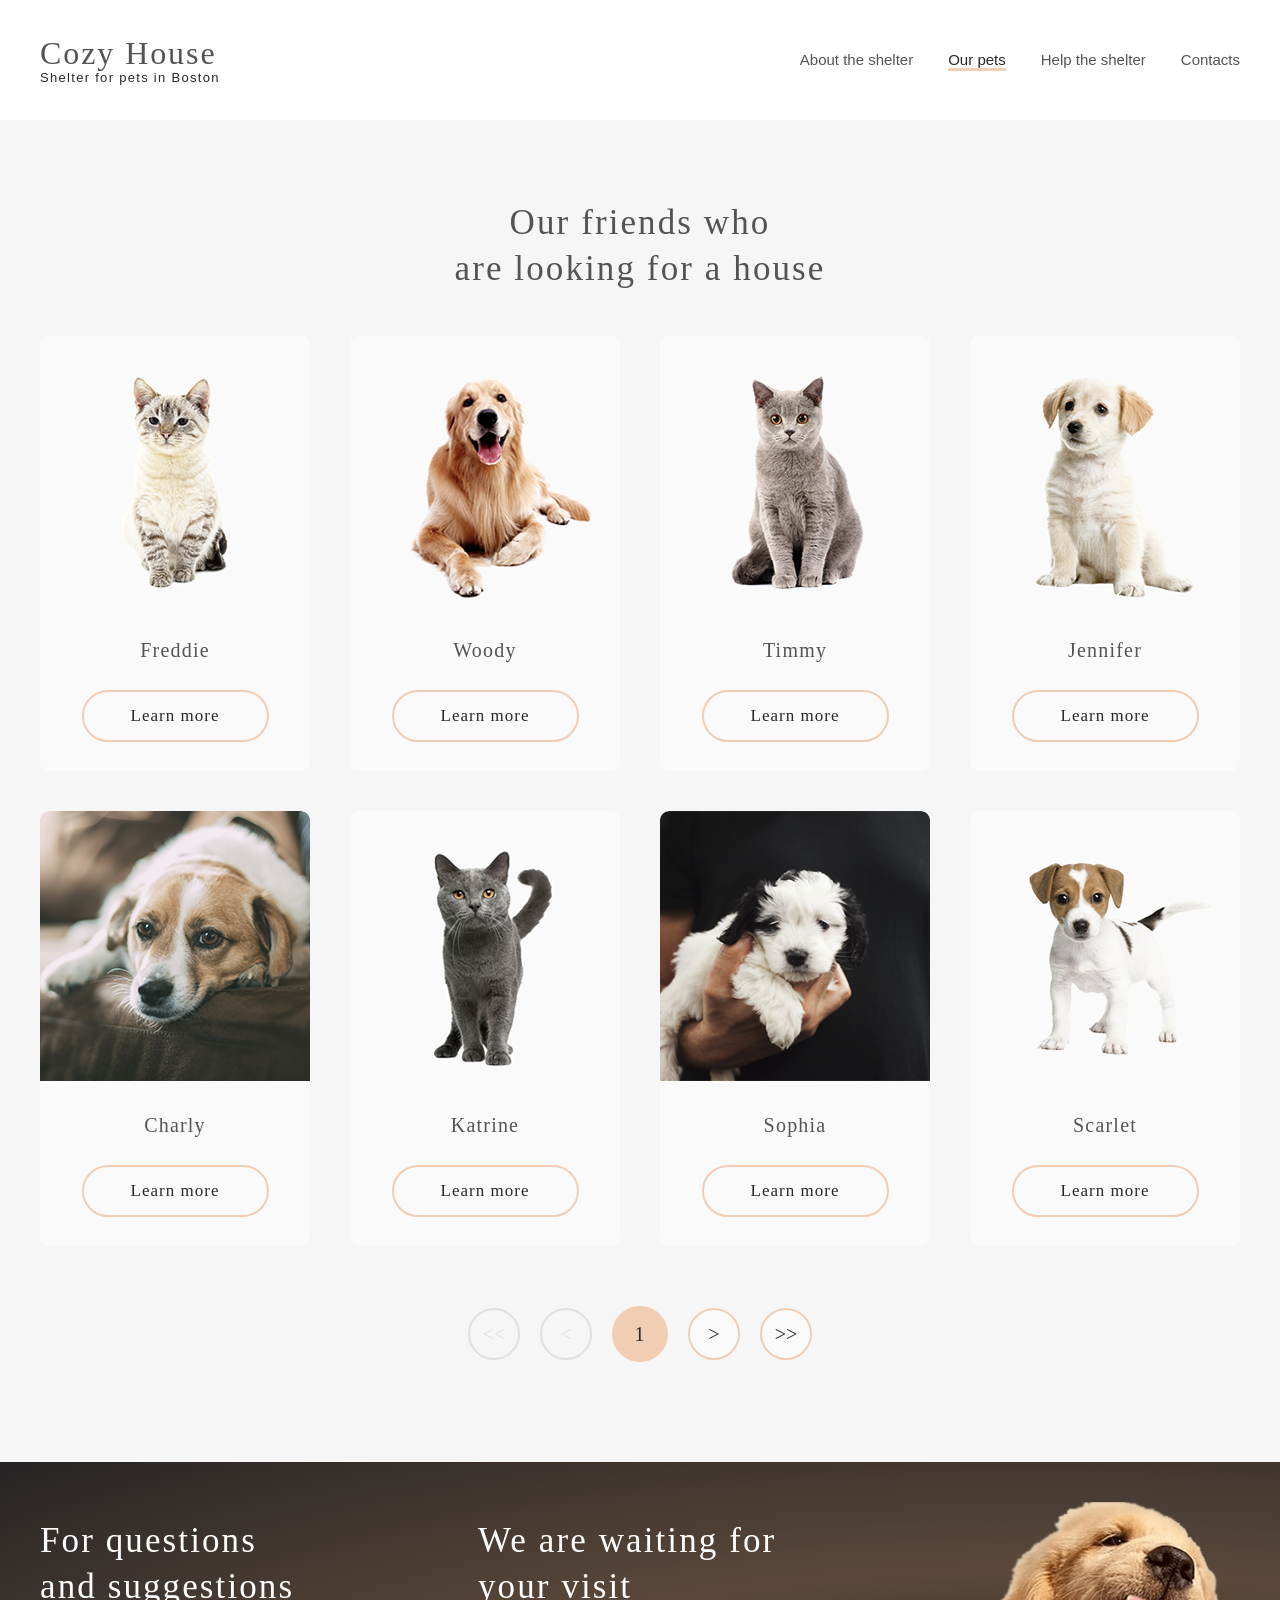
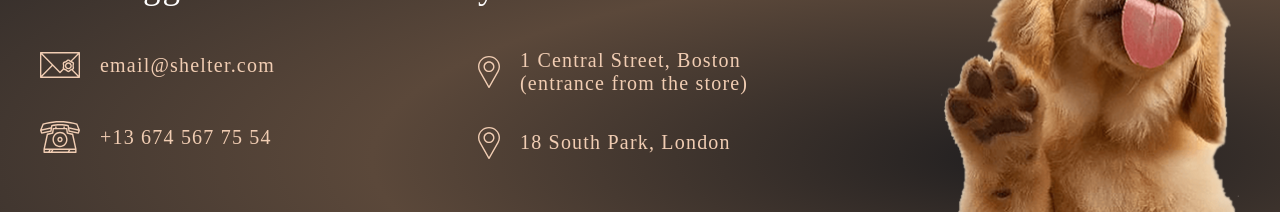
==== commit b595680f: "feat: add part 3 functionality" ====
--- a/shelter/our-pets.html
+++ b/shelter/our-pets.html
@@ -6,6 +6,7 @@
     <title>Shelter - Our Pets</title>
     <link rel="stylesheet" href="css/reset.css" />
     <link rel="stylesheet" href="css/style.css" />
+    <link rel="stylesheet" href="css/header.css" />
     <link rel="stylesheet" href="css/our-pets.css" />
     <link rel="stylesheet" href="css/footer.css" />
     <link rel="stylesheet" href="css/modal.css" />
@@ -13,7 +14,7 @@
   <body>
     <main class="main-container">
       <div class="our-pets-header">
-        <header class="header">
+        <header class="header header-light">
           <div class="logo">
             <a href="#" class="logo-link">
               <p class="title">Cozy House</p>
@@ -157,6 +158,8 @@
 
     <div class="overlay" id="overlay"></div>
 
-    <script src="our-pets.js"></script>
+    <script src="burger-menu.js"></script>
+    <script src="pagination.js"></script>
+    <script src="modal.js"></script>
   </body>
 </html>
--- a/shelter/css/style.css
+++ b/shelter/css/style.css
@@ -61,6 +61,12 @@
 }
 
 @media (max-width: 768px) {
+  html,
+  body {
+    overflow-x: hidden;
+    width: 100%;
+  }
+
   .hero {
     width: 768px;
   }
@@ -114,6 +120,12 @@
 }
 
 @media (max-width: 320px) {
+  html,
+  body {
+    overflow-x: hidden;
+    width: 100%;
+  }
+
   .main-container {
     width: 320px !important;
     max-width: 320px !important;
--- a/shelter/css/header.css
+++ b/shelter/css/header.css
@@ -0,0 +1,428 @@
+.header {
+  display: flex;
+  justify-content: space-between;
+  align-items: center;
+  max-width: 1200px;
+  height: 60px;
+  margin: 0 40px;
+  padding-top: 30px;
+}
+
+.header .logo a {
+  text-decoration: none;
+}
+
+.header .logo .title {
+  font-family: Georgia, "Times New Roman", Times, serif;
+  font-weight: 400;
+  font-size: 32px;
+  line-height: 110.00000000000001%;
+  letter-spacing: 0.06em;
+  vertical-align: middle;
+  white-space: nowrap;
+}
+
+.header .logo .subtitle {
+  font-family: Arial, Helvetica, sans-serif;
+  font-weight: 400;
+  font-size: 13px;
+  line-height: 100%;
+  letter-spacing: 0.1em;
+  vertical-align: middle;
+  white-space: nowrap;
+}
+
+/* ===== DARK THEME (main page) ===== */
+.header-dark .logo .title {
+  color: #f1cdb3;
+}
+
+.header-dark .logo .subtitle {
+  color: #ffffff;
+}
+
+.header-dark .menu ul li a {
+  color: #cdcdcd;
+}
+
+.header-dark .menu ul li:hover a {
+  color: #fafafa;
+}
+
+.header-dark .menu ul li a.active {
+  border-bottom: 3px solid #f1cdb3;
+  color: #fafafa;
+}
+
+.header-dark .burger-line {
+  background-color: #f1cdb3;
+}
+
+/* ===== LIGHT THEME (page Our Pets) ===== */
+.header-light .logo .title {
+  color: #545454;
+}
+
+.header-light .logo .subtitle {
+  color: #292929;
+}
+
+.header-light .menu ul li a {
+  color: #545454;
+}
+
+.header-light .menu ul li:hover a {
+  color: #292929;
+}
+
+.header-light .menu ul li a.active {
+  border-bottom: 3px solid #f1cdb3;
+  color: #292929;
+}
+
+.header-light .burger-line {
+  background-color: #545454;
+}
+
+/* ===== MENU ===== */
+.menu ul {
+  display: flex;
+  gap: 35px;
+  font-family: Arial, Helvetica, sans-serif;
+  font-weight: 400;
+  font-size: 15px;
+  line-height: 160%;
+  margin: 0;
+  padding: 0;
+}
+
+.menu ul li {
+  list-style: none;
+}
+
+.menu ul li a {
+  text-decoration: none;
+  transition: color 0.3s ease;
+}
+
+.menu ul li a.active {
+  border-bottom: 3px solid #f1cdb3;
+}
+
+/* ===== BURGER-MENU ===== */
+.burger-menu {
+  display: none;
+  flex-direction: column;
+  justify-content: space-between;
+  width: 30px;
+  height: 30px;
+  cursor: pointer;
+  z-index: 101;
+  position: relative;
+  transition: all 0.3s ease;
+}
+
+.burger-line {
+  display: block;
+  width: 30px;
+  height: 2px;
+  transition: all 0.3s ease;
+  border-radius: 2px;
+  transform-origin: center;
+}
+
+/* ===== OVERLAY ===== */
+body.no-scroll {
+    overflow: hidden !important;
+    height: 100% !important;
+    position: fixed !important;
+    width: 100% !important;
+    top: 0 !important;
+    left: 0 !important;
+    overflow-x: hidden !important;
+    overflow-y: hidden !important;
+}
+
+html.no-scroll {
+    overflow: hidden !important;
+    height: 100% !important;
+}
+
+.overlay {
+    display: none !important;
+    position: fixed !important;
+    top: 0 !important;
+    left: 0 !important;
+    width: 100% !important;
+    height: 100% !important;
+    background: rgba(0, 0, 0, 0.5) !important;
+    z-index: 99 !important;
+}
+
+.overlay.active {
+    display: block !important;
+}
+
+/* ===== MEDIA QUERY for 768px ===== */
+@media (max-width: 768px) {
+  .header {
+    margin: 0 30px !important;
+    padding-top: 30px !important;
+    height: 60px !important;
+    position: relative;
+  }
+
+  .burger-menu {
+    display: flex !important;
+    position: absolute;
+    top: 65%;
+    right: 10px;
+    transform: translateY(-50%);
+    width: 30px;
+    height: 30px;
+    flex-direction: column;
+    justify-content: space-between;
+    align-items: center;
+  }
+
+  .burger-line {
+    width: 30px;
+    height: 2px;
+  }
+
+  /* Меню - выезжает справа */
+  .menu {
+    position: fixed !important;
+    top: 0 !important;
+    right: -320px;
+    width: 320px !important;
+    height: 100vh !important;
+    padding: 80px 0 0 0 !important;
+    z-index: 100 !important;
+    transition: right 0.3s ease !important;
+    display: block !important;
+    box-shadow: none !important;
+  }
+
+  /* Цвет фона меню в зависимости от темы */
+  .header-dark .menu {
+    background-color: #292929 !important;
+  }
+
+  .header-light .menu {
+    background-color: #ffffff !important;
+  }
+
+  .menu.active {
+    right: 0 !important;
+    display: block !important;
+  }
+
+  .header-dark .menu.active {
+    box-shadow: -4px 0 10px rgba(0, 0, 0, 0.3) !important;
+  }
+
+  .header-light .menu.active {
+    box-shadow: -4px 0 10px rgba(0, 0, 0, 0.3) !important;
+  }
+
+  .menu ul {
+    display: flex !important;
+    flex-direction: column !important;
+    align-items: center !important;
+    justify-content: center !important;
+    font-size: 32px;
+    gap: 40px !important;
+    padding: 0 !important;
+    margin: 0 !important;
+    padding: 0 !important;
+    width: 100% !important;
+    height: 100% !important;
+  }
+
+  /* Стили ссылок для тёмной темы */
+  .header-dark .menu ul li a {
+    font-size: 32px !important;
+    color: #cdcdcd !important;
+    text-decoration: none !important;
+  }
+
+  .header-dark .menu ul li a:hover {
+    color: #fafafa !important;
+  }
+
+  .header-dark .menu ul li a.active {
+    border-bottom: 3px solid #f1cdb3 !important;
+    color: #fafafa !important;
+  }
+
+  /* Стили ссылок для светлой темы */
+  .header-light .menu ul li a {
+    font-size: 32px !important;
+    color: #545454 !important;
+    text-decoration: none !important;
+  }
+
+  .header-light .menu ul li a:hover {
+    color: #292929 !important;
+  }
+
+  .header-light .menu ul li a.active {
+    border-bottom: 3px solid #f1cdb3 !important;
+    color: #292929 !important;
+  }
+
+  .overlay {
+    display: none !important;
+  }
+
+  .overlay.active {
+    display: block !important;
+  }
+}
+
+/* ===== MEDIA QUERY for 320px ===== */
+@media (max-width: 320px) {
+  .header {
+    margin: 0 20px !important;
+    padding-top: 30px !important;
+    width: 280px !important;
+    height: 60px !important;
+    position: relative;
+  }
+
+  .burger-menu {
+    display: flex !important;
+    position: absolute;
+    top: 65%;
+    right: 10px;
+    transform: translateY(-50%);
+    width: 30px;
+    height: 22px;
+    flex-direction: column;
+    justify-content: space-between;
+    align-items: center;
+    transition: all 0.3s ease;
+  }
+
+  .burger-line {
+    width: 30px;
+    height: 2px;
+  }
+
+  /* Анимация бургера - вертикальные полоски */
+  .burger-menu.active {
+    flex-direction: row !important;
+    justify-content: center !important;
+    align-items: center !important;
+    gap: 10px !important;
+    width: 30px !important;
+    height: 2px !important;
+  }
+
+  .burger-menu.active .burger-line {
+    width: 2px !important;
+    height: 30px !important;
+    transform: none !important;
+  }
+
+  .header .logo {
+    width: 184px;
+    height: 60px;
+  }
+
+  .header .logo .title {
+    font-size: 28px !important;
+    margin-bottom: 8px !important;
+  }
+
+  .header .logo .subtitle {
+    font-size: 12px !important;
+  }
+
+  /* Меню */
+  .menu {
+    position: fixed !important;
+    top: 0 !important;
+    right: -320px;
+    width: 320px !important;
+    height: 100vh !important;
+    padding: 80px 0 0 0 !important;
+    z-index: 100 !important;
+    transition: right 0.3s ease !important;
+    display: block !important;
+    left: auto !important;
+  }
+
+  .header-dark .menu {
+    background-color: #292929 !important;
+    box-shadow: -4px 0 10px rgba(0, 0, 0, 0.3) !important;
+  }
+
+  .header-light .menu {
+    background-color: #ffffff !important;
+    box-shadow: -4px 0 10px rgba(0, 0, 0, 0.1) !important;
+  }
+
+  .menu.active {
+    right: 0 !important;
+    display: block !important;
+  }
+
+  .menu ul {
+    display: flex !important;
+    flex-direction: column !important;
+    align-items: center !important;
+    justify-content: center !important;
+    font-size: 32px;
+    gap: 40px !important;
+    padding: 0 !important;
+    margin: 0 !important;
+    width: 100% !important;
+    height: 100% !important;
+  }
+
+  .menu ul li {
+    list-style: none !important;
+    margin: 0 !important;
+    padding: 0 !important;
+  }
+
+  /* Тёмная тема */
+  .header-dark .menu ul li a {
+    font-size: 32px !important;
+    color: #cdcdcd !important;
+    text-decoration: none !important;
+    transition: color 0.3s ease !important;
+    display: block !important;
+    padding: 10px 20px !important;
+  }
+
+  .header-dark .menu ul li a:hover {
+    color: #fafafa !important;
+  }
+
+  .header-dark .menu ul li a.active {
+    border-bottom: 3px solid #f1cdb3 !important;
+    color: #fafafa !important;
+  }
+
+  /* Светлая тема */
+  .header-light .menu ul li a {
+    font-size: 32px !important;
+    color: #545454 !important;
+    text-decoration: none !important;
+    transition: color 0.3s ease !important;
+    display: block !important;
+    padding: 10px 20px !important;
+  }
+
+  .header-light .menu ul li a:hover {
+    color: #292929 !important;
+  }
+
+  .header-light .menu ul li a.active {
+    border-bottom: 3px solid #f1cdb3 !important;
+    color: #292929 !important;
+  }
+}
--- a/shelter/css/our-pets.css
+++ b/shelter/css/our-pets.css
@@ -4,120 +4,10 @@
   top: 0;
   z-index: 100;
   width: 100%;
-}
-
-.our-pets-header .header {
-  display: flex;
-  justify-content: space-between;
-  align-items: center;
-  max-width: 1200px;
-  height: 60px;
-  margin: 0 auto;
-  padding: 30px 40px;
-}
-
-/* ===== BURGER-MENU ===== */
-.burger-menu {
-  display: none;
-  flex-direction: column;
-  justify-content: space-between;
-  width: 30px;
-  height: 30px;
-  cursor: pointer;
-  z-index: 101;
-  position: relative;
-}
-
-.burger-line {
-  display: block;
-  width: 30px;
-  height: 2px;
-  background-color: #545454;
-  transition: all 0.3s ease;
-  border-radius: 2px;
-  transform-origin: center;
-}
-
-/* ===== OVERLAY ===== */
-.overlay {
-  display: none;
-  position: fixed;
-  top: 0;
-  left: 0;
-  width: 100%;
-  height: 100%;
-  background: rgba(0, 0, 0, 0.5);
-  z-index: 99;
-}
-
-.overlay.active {
-  display: block;
-}
-
-body.no-scroll {
-  overflow: hidden;
-}
-
-.our-pets-header .logo {
-  width: 184px;
-  height: 60px;
-}
-
-.our-pets-header .logo a {
-  text-decoration: none;
-}
-
-.our-pets-header .logo .title {
-  font-family: Georgia, "Times New Roman", Times, serif;
-  font-weight: 400;
-  font-size: 32px;
-  line-height: 110%;
-  letter-spacing: 0.06em;
-  color: #545454;
-  white-space: nowrap;
-  margin-bottom: 10px;
-}
-
-.our-pets-header .logo .subtitle {
-  font-family: Arial, Helvetica, sans-serif;
-  font-weight: 400;
-  font-size: 13px;
-  line-height: 100%;
-  letter-spacing: 0.1em;
-  color: #292929;
-  white-space: nowrap;
-}
-
-.our-pets-header .menu ul {
-  display: flex;
-  gap: 35px;
-  font-family: Arial, Helvetica, sans-serif;
-  font-weight: 400;
-  font-size: 15px;
-  line-height: 160%;
-  margin: 0;
-  padding: 0;
-}
-
-.our-pets-header .menu ul li {
-  list-style: none;
-}
-
-.our-pets-header .menu ul li a {
-  text-decoration: none;
-  color: #545454;
-  transition: color 0.3s ease;
-}
-
-.our-pets-header .menu ul li:hover a {
-  color: #292929;
-}
-
-.our-pets-header .menu ul li a.active {
-  border-bottom: 3px solid #f1cdb3;
-  color: #292929;
-}
-
+  height: 120px;
+}
+
+/* ===== CONTENT ===== */
 .our-pets-content {
   background-color: #f6f6f6;
   width: 100%;
@@ -303,107 +193,8 @@
 
 /* ===== MEDIA QUERY for 320px ===== */
 @media (max-width: 320px) {
-  /* ХЕДЕР для 320px */
-  .our-pets-header .header {
-    padding: 30px 10px;
-    position: relative;
-    height: 120px;
+  .our-pets-content {
     width: 320px;
-    margin: 0 !important;
-    box-sizing: border-box;
-    overflow: visible;
-  }
-
-  .burger-menu {
-    display: flex !important;
-    position: absolute;
-    top: 50%;
-    right: 10px;
-    transform: translateY(-50%);
-    z-index: 102;
-    background: transparent;
-    padding: 5px;
-    width: 30px;
-    height: 30px;
-    flex-direction: column;
-    justify-content: space-between;
-    align-items: center;
-  }
-
-  .burger-line {
-    background-color: #545454;
-    width: 30px;
-    height: 2px;
-    transition: all 0.3s ease;
-    transform-origin: center;
-  }
-
-  .burger-menu.active {
-    flex-direction: row;
-    justify-content: space-between;
-    align-items: center;
-    width: 30px;
-    height: 30px;
-  }
-
-  .burger-menu.active .burger-line {
-    width: 2px;
-    height: 30px;
-    transform: none !important;
-  }
-
-  .our-pets-header .logo {
-    width: 184px;
-    height: 60px;
-    position: absolute;
-    top: 50%;
-    left: 10px;
-    transform: translateY(-50%);
-  }
-
-  .our-pets-header .logo .title {
-    font-size: 28px;
-    margin-bottom: 8px;
-  }
-
-  .our-pets-header .logo .subtitle {
-    font-size: 12px;
-  }
-
-  .our-pets-header .menu {
-    position: absolute;
-    top: 120px;
-    left: 0;
-    width: 320px;
-    background-color: #ffffff;
-    padding: 20px 0;
-    box-shadow: 0 4px 10px rgba(0, 0, 0, 0.1);
-    z-index: 100;
-    display: none;
-  }
-
-  .our-pets-header .menu.active {
-    display: block;
-    align-items: center;
-  }
-
-  .our-pets-header .menu ul {
-    flex-direction: column;
-    align-items: center;
-    gap: 20px;
-    padding: 0;
-  }
-
-  .our-pets-header .menu ul li a {
-    font-size: 20px;
-  }
-
-  .overlay {
-    display: none !important;
-  }
-
-  .our-pets-content {
-    width: 300px;
     padding: 42px 10px 42px 10px;
   }
 
@@ -440,4 +231,4 @@
     height: 52px;
     font-size: 20px;
   }
-}+}
--- a/shelter/css/footer.css
+++ b/shelter/css/footer.css
@@ -115,7 +115,7 @@
   font-family: Georgia, "Times New Roman", Times, serif;
   font-weight: 400;
   font-size: 20px;
-  line-height: 115%;
+  line-height: 114.99999999999999%;
   letter-spacing: 0.06em;
   color: #f1cdb3;
   margin-left: 20px;
@@ -142,13 +142,18 @@
 }
 
 @media (max-width: 768px) {
+  .footer .container {
+    padding: 0 !important;
+  }
+
   .footer-content {
-    width: 768px !important;
+    width: 708px !important;
     height: 639px !important;
-    row-gap: 0 !important;
+    row-gap: 65px !important;
     column-gap: 60px;
     flex-wrap: wrap;
     margin: 0 30px 0 30px;
+    padding-top: 30px;
   }
 
   .footer-content .contacts {
@@ -158,11 +163,64 @@
     order: 1;
   }
 
+  .footer-content .contacts h3 {
+    width: 278px;
+    height: 90px !important;
+  }
+
+  .footer-content .contacts .mail {
+    width: 251px !important;
+    height: 32px;
+    margin-right: 27px;
+  }
+
+  .footer-content .contacts .mail img {
+    margin: 5px 0 4px 0;
+  }
+
+  .footer-content .contacts .mail h4 {
+    width: 191px;
+    height: 23px !important;
+    margin: 5px 0 4px 20px;
+  }
+
+  .footer-content .contacts .phone {
+    width: 239px !important;
+    height: 32px;
+    margin-right: 39px;
+  }
+
+  .footer-content .contacts .phone h4 {
+    width: 179px;
+    height: 23px !important;
+    margin: 5px 0 4px 20px;
+    white-space: nowrap;
+  }
+
   .footer-content .locations {
     width: 302px;
     height: 234px;
     padding-right: 34px;
     order: 2;
+  }
+
+  .footer-content .locations h3 {
+    width: 270px;
+    height: 90px;
+    margin-bottom: 33px !important;
+  }
+
+  .footer-content .locations .boston {
+    margin-bottom: 33px;
+  }
+
+  .footer-content .locations .boston img {
+    margin: 7px 0 7px 0 !important;
+  }
+
+  .footer-content .locations .london h4 {
+    width: 260px;
+    height: 23px;
   }
 
   .footer-content .footer-puppy {
--- a/shelter/css/modal.css
+++ b/shelter/css/modal.css
@@ -7,7 +7,7 @@
   width: 100%;
   height: 100%;
   background-color: rgba(41, 41, 41, 0.6);
-  overflow: auto;
+  overflow: hidden;
 }
 
 .modal-window {
@@ -78,7 +78,7 @@
 .modal-img {
   width: 500px;
   height: 500px;
-  border-radius: 9px;
+  border-radius: 9px 0 0 9px;
   object-fit: cover;
 }
 
@@ -190,7 +190,7 @@
     width: 100%;
     height: 100%;
     background-color: rgba(41, 41, 41, 0.6);
-    overflow: auto;
+    overflow: hidden !important;
     align-items: center;
     justify-content: center;
   }
@@ -207,7 +207,7 @@
     animation: modalSlideIn 0.3s ease;
     box-shadow: 0 4px 20px rgba(41, 41, 41, 0.3);
     padding: 0;
-    overflow: hidden;
+    overflow: visible;
   }
 
   @keyframes modalSlideIn {
@@ -223,8 +223,8 @@
 
   .modal-close-btn {
     position: absolute;
-    right: -42px;
-    top: -42px;
+    right: -45px;
+    top: -55px;
     width: 52px;
     height: 52px;
     border-radius: 100px;
@@ -257,7 +257,7 @@
 
   .modal-body {
     display: flex;
-    gap: 11px;
+    gap: 0 !important;
     height: 100%;
     box-sizing: border-box;
     padding: 0;
@@ -266,7 +266,7 @@
   .modal-img {
     width: 350px !important;
     height: 350px !important;
-    border-radius: 9px;
+    border-radius: 9px 0 0 9px !important;
     object-fit: cover;
   }
 
@@ -274,9 +274,10 @@
     flex: 1;
     display: flex;
     flex-direction: column;
-    width: 100%;
-    height: 100%;
-    padding: 30px 20px 30px 0;
+    width: 260px;
+    height: 303px;
+    padding: 0 !important;
+    margin: 10px 9px 37px 11px;
     box-sizing: border-box;
   }
 
@@ -294,7 +295,7 @@
     font-family: Georgia;
     font-weight: 400;
     font-size: 20px;
-    line-height: 115%;
+    line-height: 114.99999999999999%;
     letter-spacing: 6%;
     color: #000000;
     margin: 0 0 20px 0;
@@ -302,6 +303,7 @@
     width: auto;
     max-width: 100%;
     height: auto;
+    white-space: nowrap;
   }
 
   .modal-info h5 strong {
@@ -315,10 +317,12 @@
   }
 
   .modal-info .modal-description {
-    font-family: Georgia;
-    font-weight: 400;
-    font-size: 15px;
-    line-height: 110%;
+    width: 260px;
+    height: 98px;
+    font-family: Georgia;
+    font-weight: 400;
+    font-size: 13px;
+    line-height: 110.00000000000001%;
     letter-spacing: 6%;
     color: #000000;
     margin: 0 0 20px 0;
@@ -326,6 +330,11 @@
     width: 100%;
     max-width: 260px;
     height: auto;
+  }
+
+  .modal-info .modal-details {
+    width: 154px;
+    height: 87px;
   }
 
   .modal-info ul {
@@ -339,7 +348,7 @@
   }
 
   .modal-info .list-item {
-    margin-bottom: 8px;
+    margin-bottom: 5px;
     padding: 0;
   }
 
@@ -377,30 +386,29 @@
 /* ===== MEDIA QUERY for 320px ===== */
 @media (max-width: 320px) {
   .modal {
-    width: 320px;
-    height: auto;
+    width: 100%;
+    height: 100%;
     padding: 0;
     box-sizing: border-box;
     display: none;
     align-items: center;
     justify-content: center;
+    overflow: hidden !important;
   }
 
   .modal-window {
-    position: relative;
-    top: auto;
-    left: auto;
+    position: absolute;
+    top: 25%;
+    left: 13%;
     transform: none;
-    width: 270px !important;
-    height: 393px !important;
-    min-height: 373px !important;
-    max-height: 90vh;
+    width: 240px !important;
+    height: 341px !important;
     background-color: #fafafa;
     border-radius: 9px;
     animation: modalSlideInMobile 0.3s ease;
     box-shadow: 0 4px 20px rgba(41, 41, 41, 0.3);
     padding: 0;
-    overflow-y: auto;
+    overflow: visible;
     margin: 20px auto;
   }
 
@@ -422,8 +430,9 @@
 
   .modal-close-btn {
     position: absolute;
-    right: -26px;
-    top: -26px;
+    right: -29px;
+    top: -51px;
+    overflow: visible;
     width: 52px;
     height: 52px;
     border-radius: 100px;
@@ -466,6 +475,7 @@
     width: 100%;
     height: 100%;
     padding: 0;
+    margin: 0 !important;
     box-sizing: border-box;
   }
 
@@ -476,7 +486,7 @@
     line-height: 130%;
     letter-spacing: 6%;
     color: #000000;
-    margin: 0 36px 10px 36px;
+    margin: 0 39px 10px 36px;
   }
 
   .modal-info h4 {
@@ -487,11 +497,9 @@
     letter-spacing: 6%;
     color: #000000;
     margin: 0 0 20px 0;
-    padding: 0 34px 0 35px;
-    width: 151px;
-    max-width: 151px;
+    text-align: center !important;
+    width: 100%;
     height: 23px;
-    white-space: nowrap;
   }
 
   .modal-info .modal-description {
@@ -501,7 +509,7 @@
     line-height: 110.00000000000001%;
     letter-spacing: 6%;
     color: #000000;
-    margin: 0 0 20px 0;
+    margin: 0 0 24px 0;
     padding: 0;
     width: 220px;
     max-width: 220px;
@@ -514,15 +522,16 @@
 
   .modal-info ul {
     list-style: disc;
-    padding-left: 10px;
+    list-style-position: outside;
+    padding-left: 17px;
     margin: 0;
-    width: 154px;
+    width: 164px !important;
     height: 87px;
     white-space: normal;
   }
 
   .modal-info .list-item {
-    margin-bottom: 6px;
+    margin-bottom: 5px;
     padding: 0;
   }
 
@@ -533,13 +542,15 @@
   .modal-info .list-item h5 {
     font-family: Georgia;
     font-weight: 400;
-    font-size: 14px;
+    font-size: 15px;
+    line-height: 110.00000000000001%;
     letter-spacing: 6%;
     color: #000000;
     margin: 0;
     padding: 0;
     display: inline;
     width: auto;
+    white-space: nowrap;
   }
 
   .modal-info .list-item h5 strong {
